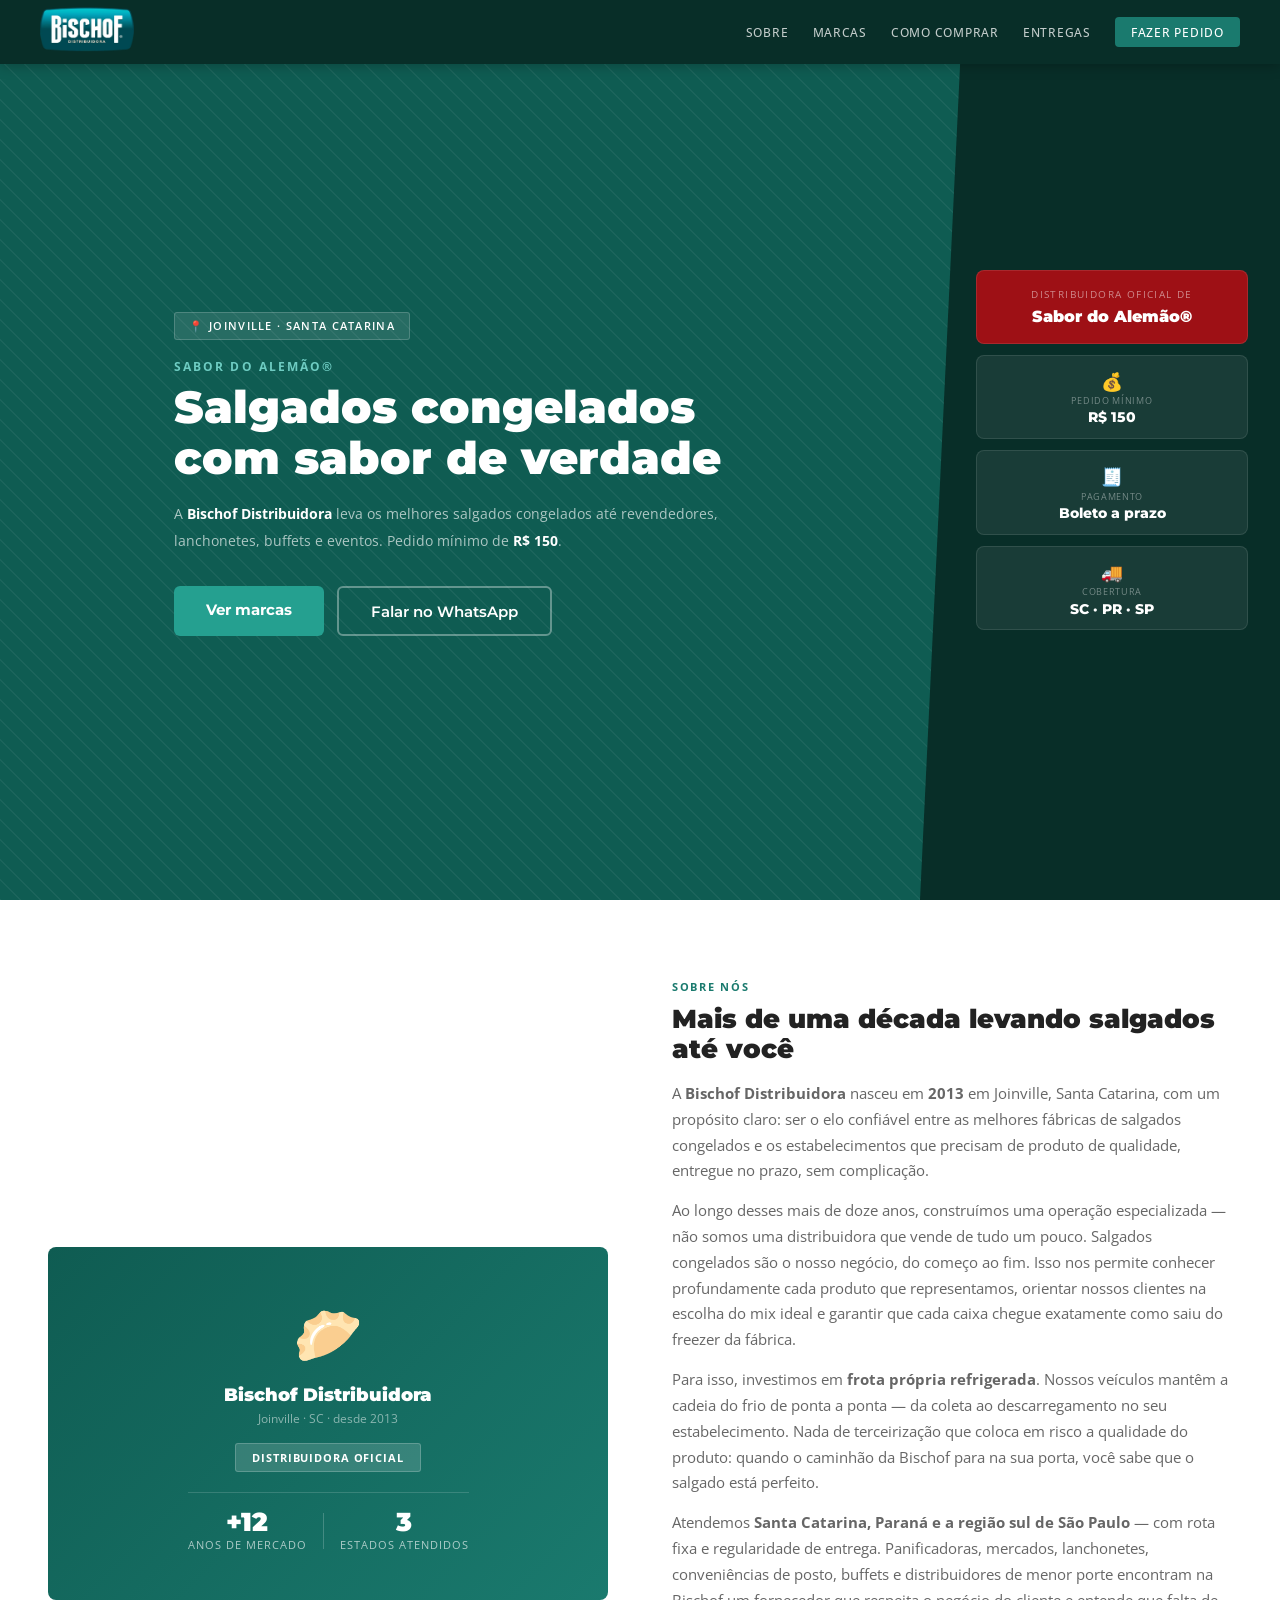
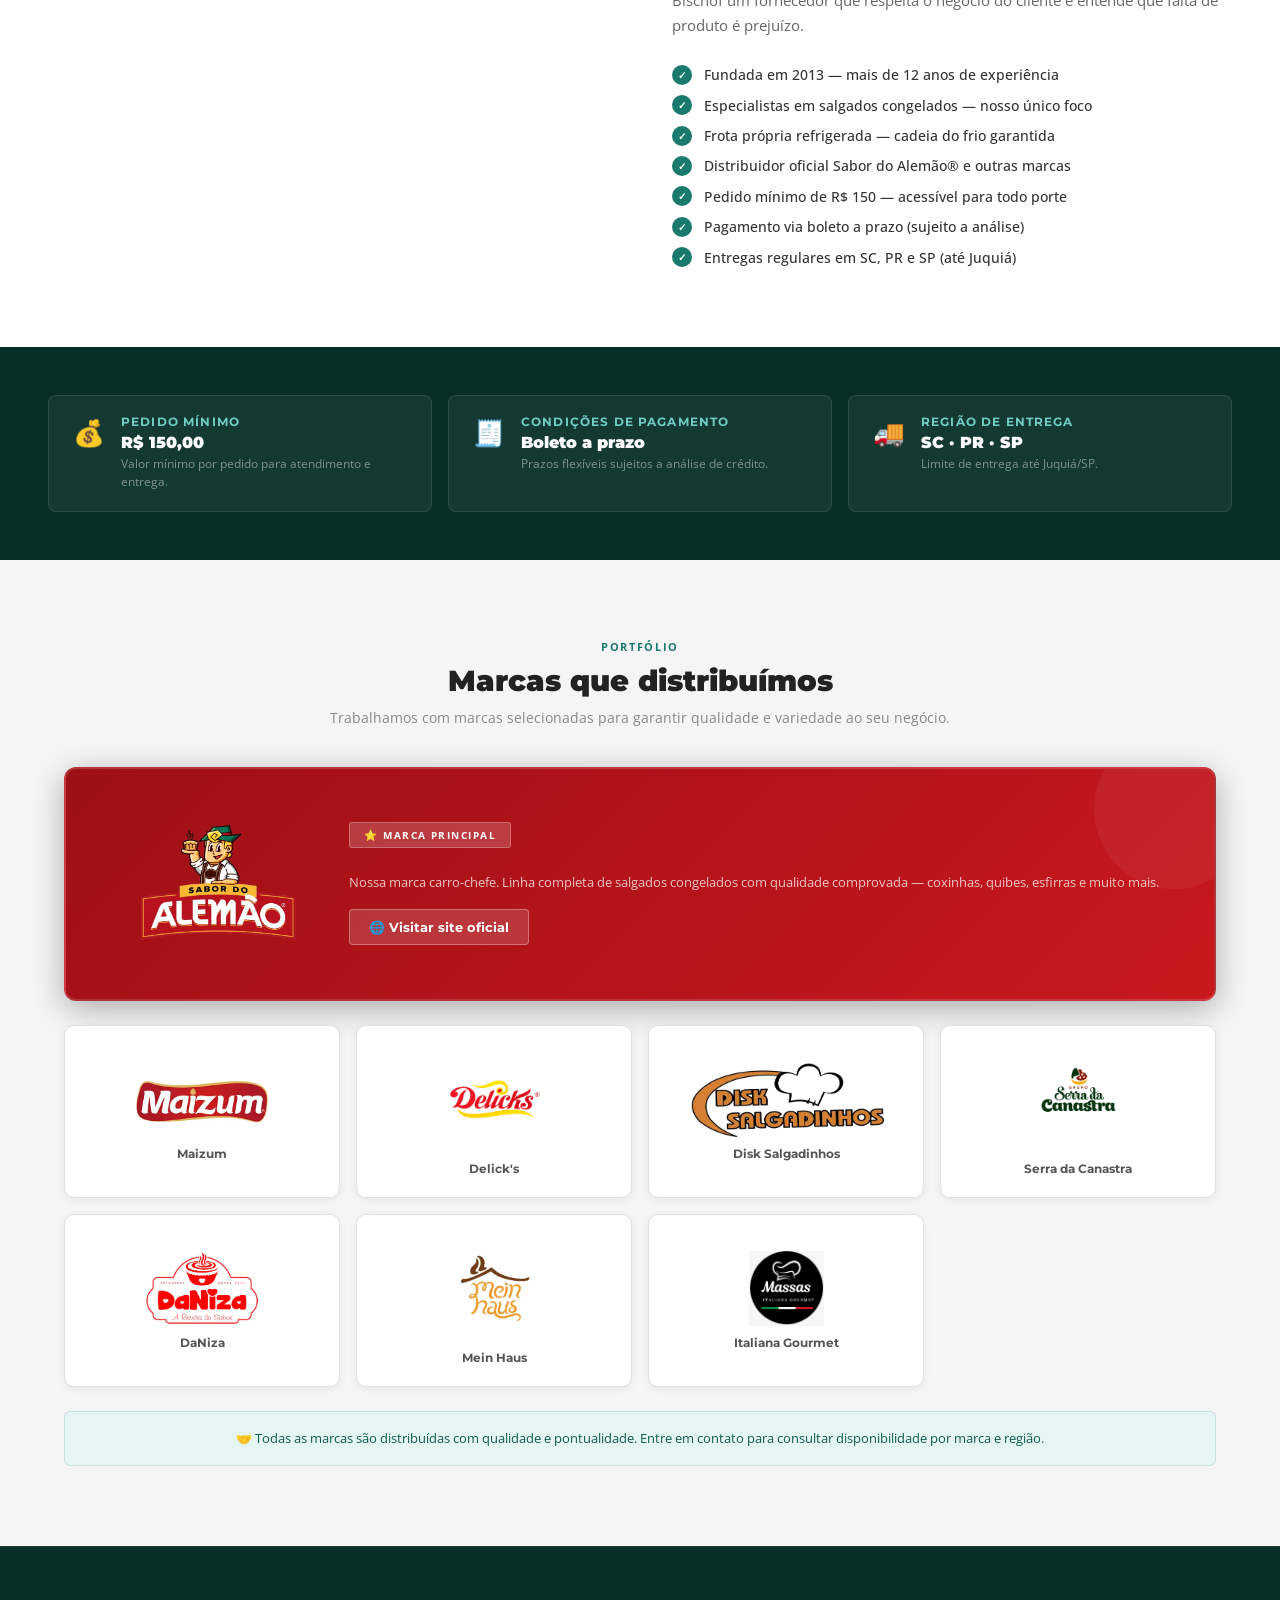
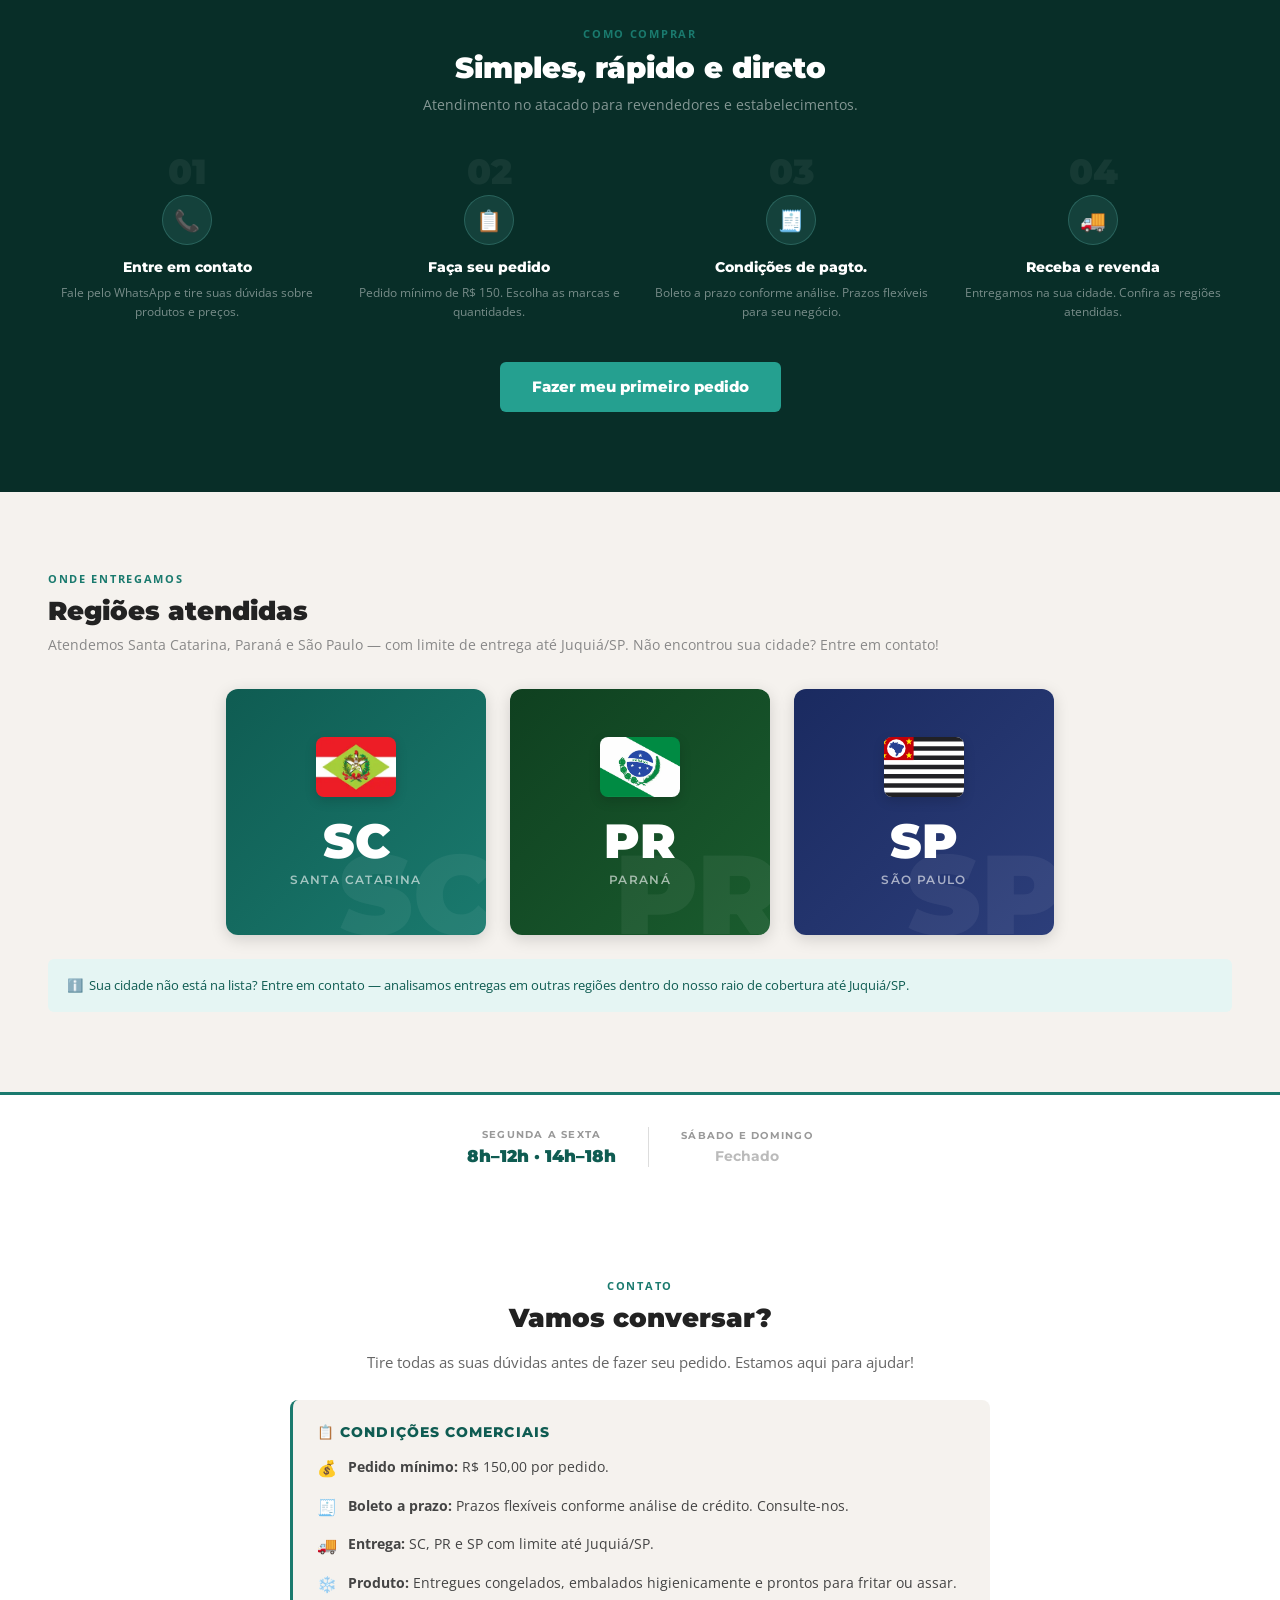
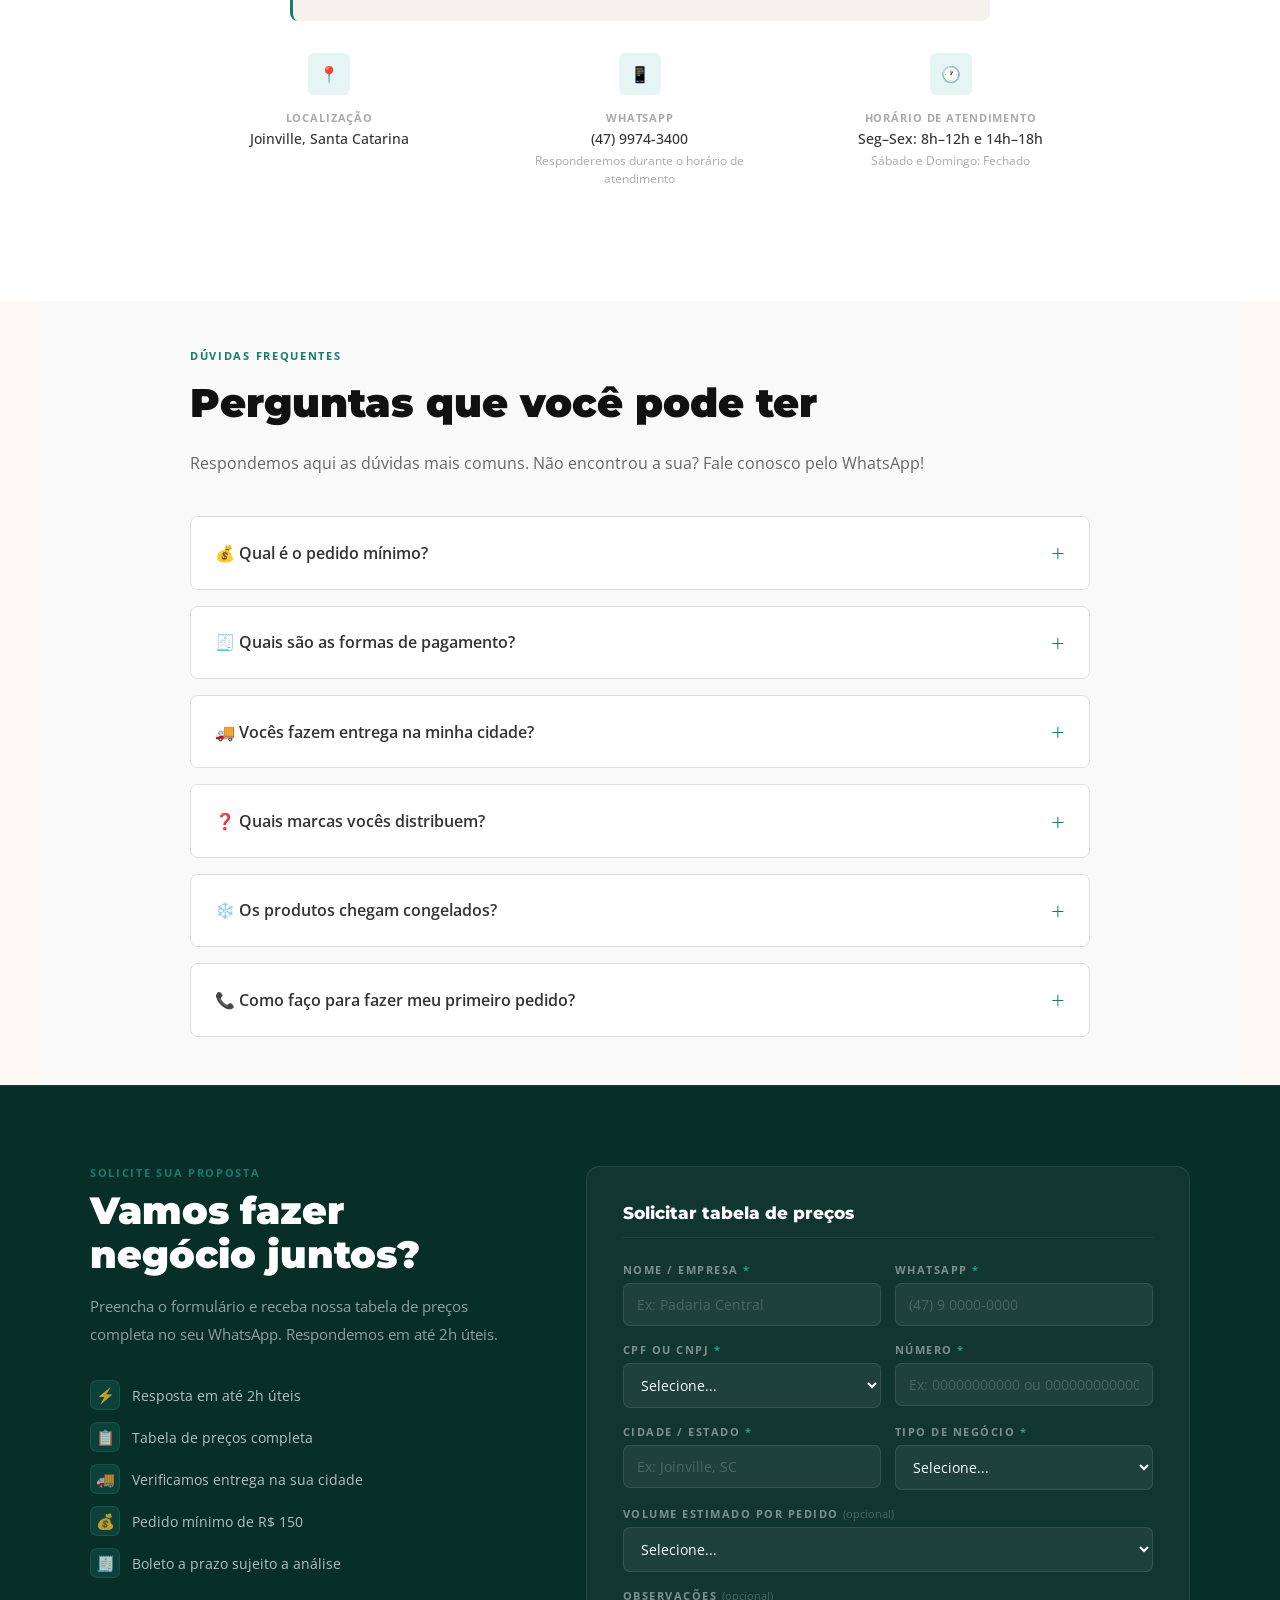
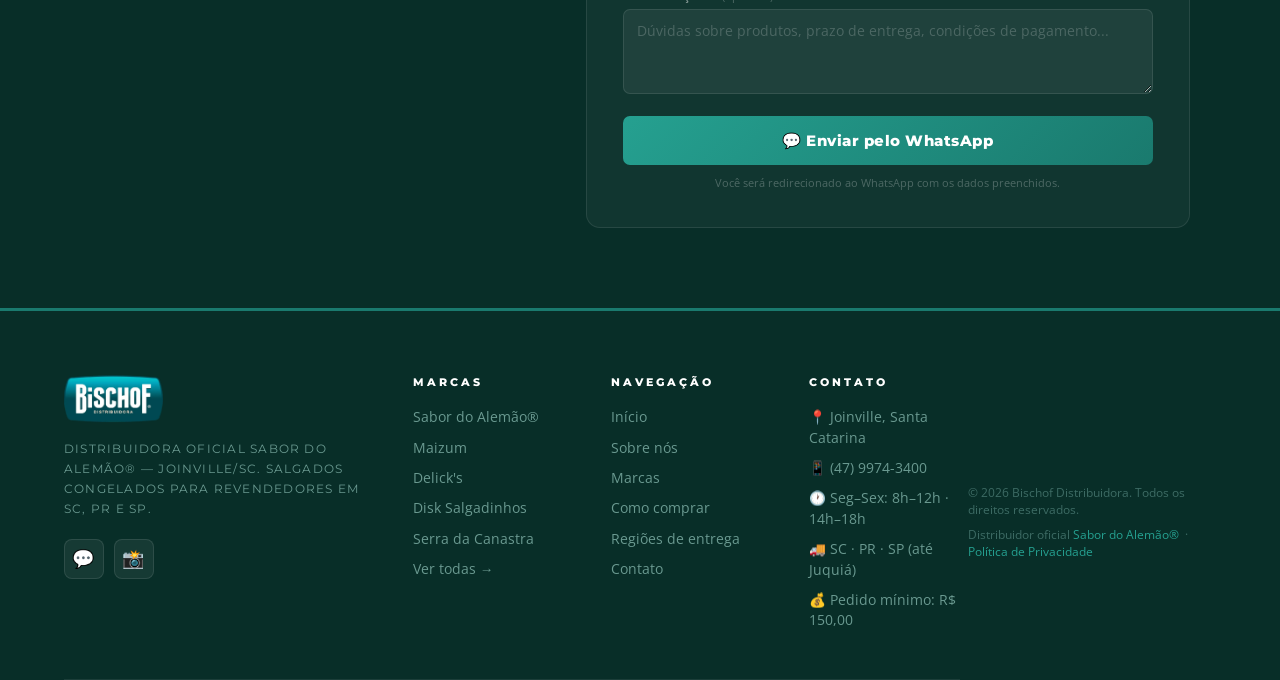
==== index.html @ 7f98d909 "Add files via upload" ====
<!DOCTYPE html>
<html lang="pt-BR">
<head>
<meta charset="UTF-8">
<meta name="viewport" content="width=device-width, initial-scale=1.0">
<link rel="icon" type="image/webp" href="favicon.webp">
<link rel="apple-touch-icon" href="favicon.webp">
<title>Bischof Distribuidora - Distribuidora de Salgados Congelados em Joinville</title>
<meta name="description" content="Distribuidora de salgados congelados em Joinville. Atendemos lanchonetes, mercados, buffets e revendedores em Santa Catarina, Paraná e São Paulo.">
<meta name="robots" content="index, follow">
<meta name="keywords" content="salgados congelados, distribuidora de salgados, salgados para revenda, salgados congelados joinville, fornecedor de salgados, sabor do alemão">
<meta property="og:title" content="Bischoff Distribuidora">
<meta property="og:description" content="Distribuidora de salgados congelados em Joinville e região.">
<meta property="og:type" content="website">
<meta property="og:image" content="https://sabor-afk.github.io/bischoff/img/logo-bischoff.webp">
<meta name="twitter:card" content="summary_large_image">
<meta name="twitter:title" content="Bischoff Distribuidora - Salgados Congelados">
<meta name="twitter:description" content="Distribuidora oficial de salgados congelados em Joinville, SC">
<link rel="canonical" href="https://sabor-afk.github.io/bischoff/">

<link rel="preconnect" href="https://fonts.googleapis.com">
<link rel="preconnect" href="https://fonts.gstatic.com" crossorigin>
<link href="https://fonts.googleapis.com/css2?family=Montserrat:wght@700;900&family=Open+Sans:wght@400;600&display=swap" rel="stylesheet">

    <link rel="stylesheet" href="css/style.css">

<!-- SEO: Dados estruturados para Google -->
<script type="application/ld+json">
{
  "@context": "https://schema.org",
  "@type": "LocalBusiness",
  "name": "Bischoff Distribuidora",
  "description": "Distribuidora oficial de salgados congelados Sabor do Alemão em Joinville, SC",
  "url": "https://sabor-afk.github.io/bischoff/",
  "telephone": "+55 47 9974-3400",
  "address": {
    "@type": "PostalAddress",
    "addressLocality": "Joinville",
    "addressRegion": "SC",
    "addressCountry": "BR"
  },
  "geo": {
    "@type": "GeoCoordinates",
    "latitude": "-26.3044",
    "longitude": "-48.8487"
  },
  "areaServed": ["Santa Catarina", "Paraná", "São Paulo"],
  "foundingDate": "2013",
  "priceRange": "$$"
}
</script>
</head>
<body>
<h1 style="position:absolute;width:1px;height:1px;overflow:hidden;clip:rect(0,0,0,0);white-space:nowrap;">Distribuidora de Salgados Congelados em Joinville - SC</h1>

<nav>
  <a href="#inicio">
    <img src="img/logo-bischof.webp" alt="Bischof Distribuidora" style="height:46px;object-fit:contain;">
  </a>
  <div class="nav-links">
    <a href="#sobre">Sobre</a>
    <a href="#marcas">Marcas</a>
    <a href="#como-comprar">Como comprar</a>
    <a href="#regioes">Entregas</a>
    <a href="#pedido" class="nav-cta">Fazer Pedido</a>
  </div>
  <button class="hamburger" id="hamburger" aria-label="Menu"><span></span><span></span><span></span></button>
</nav>

<div class="mobile-menu" id="mobileMenu">
  <a href="#sobre" data-action="close-menu">Sobre</a>
  <a href="#marcas" data-action="close-menu">Marcas</a>
  <a href="#como-comprar" data-action="close-menu">Como comprar</a>
  <a href="#regioes" data-action="close-menu">Entregas</a>
  <a href="#contato" class="m-cta" data-action="close-menu">Contato / WhatsApp</a>
</div>

<section class="hero" id="inicio">
  <div class="hero-pattern"></div>
  <div class="hero-left">
  <div class="hero-content">
    <div class="hero-badge">📍 Joinville · Santa Catarina</div>
    <span class="hero-sub-marca">Sabor do Alemão®</span>
    <h1>Salgados congelados com sabor de verdade</h1>
    <p class="hero-sub">A <strong>Bischof Distribuidora</strong> leva os melhores salgados congelados até revendedores, lanchonetes, buffets e eventos. Pedido mínimo de <strong>R$ 150</strong>.</p>
    <div class="hero-btns">
      <a href="#marcas" class="btn-bischof">Ver marcas</a>
      <a href="#pedido" class="btn-outline-light">Falar no WhatsApp</a>
    </div>
    <div class="hero-cards">
      <div class="hero-card"><span class="hero-card-icon">💰</span><span class="hero-card-label">Pedido mín.</span><span class="hero-card-val">R$ 150</span></div>
      <div class="hero-card"><span class="hero-card-icon">🧾</span><span class="hero-card-label">Pagamento</span><span class="hero-card-val">Boleto a prazo</span></div>
      <div class="hero-card"><span class="hero-card-icon">🚚</span><span class="hero-card-label">Entrega</span><span class="hero-card-val">SC · PR · SP</span></div>
    </div>
  </div>
  </div>
  <div class="hero-right-desktop" id="heroRight" style="display:none;">
    <div class="hero-alemao-badge-d"><span class="sub">Distribuidora oficial de</span><span class="nome">Sabor do Alemão®</span></div>
    <div class="hero-card"><span class="hero-card-icon">💰</span><span class="hero-card-label">Pedido mínimo</span><span class="hero-card-val">R$ 150</span></div>
    <div class="hero-card"><span class="hero-card-icon">🧾</span><span class="hero-card-label">Pagamento</span><span class="hero-card-val">Boleto a prazo</span></div>
    <div class="hero-card"><span class="hero-card-icon">🚚</span><span class="hero-card-label">Cobertura</span><span class="hero-card-val">SC · PR · SP</span></div>
  </div>
</section>

<section class="sobre" id="sobre">
  <div class="sobre-visual">
    <span class="sobre-emoji">🥟</span>
    <div class="sobre-visual-title">Bischof Distribuidora</div>
    <div class="sobre-visual-sub">Joinville · SC · desde 2013</div>
    <div class="sobre-tag-pill">Distribuidora Oficial</div>
    <div class="sobre-stats-mini">
      <div class="sobre-stat-item"><span class="sobre-stat-num">+12</span><span class="sobre-stat-label">anos de mercado</span></div>
      <div class="sobre-stat-sep"></div>
      <div class="sobre-stat-item"><span class="sobre-stat-num">3</span><span class="sobre-stat-label">estados atendidos</span></div>
    </div>
  </div>
  <div>
    <span class="section-tag-bischof">Sobre nós</span>
    <h2>Mais de uma década levando salgados até você</h2>

    <p>A <strong>Bischof Distribuidora</strong> nasceu em <strong>2013</strong> em Joinville, Santa Catarina, com um propósito claro: ser o elo confiável entre as melhores fábricas de salgados congelados e os estabelecimentos que precisam de produto de qualidade, entregue no prazo, sem complicação.</p>

    <p>Ao longo desses mais de doze anos, construímos uma operação especializada — não somos uma distribuidora que vende de tudo um pouco. Salgados congelados são o nosso negócio, do começo ao fim. Isso nos permite conhecer profundamente cada produto que representamos, orientar nossos clientes na escolha do mix ideal e garantir que cada caixa chegue exatamente como saiu do freezer da fábrica.</p>

    <p>Para isso, investimos em <strong>frota própria refrigerada</strong>. Nossos veículos mantêm a cadeia do frio de ponta a ponta — da coleta ao descarregamento no seu estabelecimento. Nada de terceirização que coloca em risco a qualidade do produto: quando o caminhão da Bischof para na sua porta, você sabe que o salgado está perfeito.</p>

    <p>Atendemos <strong>Santa Catarina, Paraná e a região sul de São Paulo</strong> — com rota fixa e regularidade de entrega. Panificadoras, mercados, lanchonetes, conveniências de posto, buffets e distribuidores de menor porte encontram na Bischof um fornecedor que respeita o negócio do cliente e entende que falta de produto é prejuízo.</p>

    <div class="diferenciais">
      <div class="diferencial"><span class="dif-check">✓</span> Fundada em 2013 — mais de 12 anos de experiência</div>
      <div class="diferencial"><span class="dif-check">✓</span> Especialistas em salgados congelados — nosso único foco</div>
      <div class="diferencial"><span class="dif-check">✓</span> Frota própria refrigerada — cadeia do frio garantida</div>
      <div class="diferencial"><span class="dif-check">✓</span> Distribuidor oficial Sabor do Alemão® e outras marcas</div>
      <div class="diferencial"><span class="dif-check">✓</span> Pedido mínimo de R$ 150 — acessível para todo porte</div>
      <div class="diferencial"><span class="dif-check">✓</span> Pagamento via boleto a prazo (sujeito a análise)</div>
      <div class="diferencial"><span class="dif-check">✓</span> Entregas regulares em SC, PR e SP (até Juquiá)</div>
    </div>
  </div>
</section>

<style>
  .sobre-stats-mini {
    display: flex;
    align-items: center;
    justify-content: center;
    gap: 16px;
    margin-top: 20px;
    padding-top: 16px;
    border-top: 1px solid rgba(255,255,255,0.15);
  }
  .sobre-stat-item {
    display: flex;
    flex-direction: column;
    align-items: center;
    gap: 2px;
  }
  .sobre-stat-num {
    font-family: 'Montserrat', sans-serif;
    font-size: 1.6rem;
    font-weight: 900;
    color: #fff;
    line-height: 1;
  }
  .sobre-stat-label {
    font-size: 0.7rem;
    color: rgba(255,255,255,0.65);
    text-transform: uppercase;
    letter-spacing: 1px;
    text-align: center;
  }
  .sobre-stat-sep {
    width: 1px;
    height: 36px;
    background: rgba(255,255,255,0.2);
  }
  .sobre .diferenciais {
    margin-top: 1.6rem;
  }
  .sobre p {
    margin-bottom: 0.9rem;
    line-height: 1.75;
  }
</style>

<div class="faixa-comercial">
  <div class="faixa-comercial-grid">
    <div class="faixa-item"><div class="faixa-icon">💰</div><div><div class="faixa-titulo">Pedido mínimo</div><div class="faixa-valor">R$ 150,00</div><div class="faixa-obs">Valor mínimo por pedido para atendimento e entrega.</div></div></div>
    <div class="faixa-item"><div class="faixa-icon">🧾</div><div><div class="faixa-titulo">Condições de pagamento</div><div class="faixa-valor">Boleto a prazo</div><div class="faixa-obs">Prazos flexíveis sujeitos a análise de crédito.</div></div></div>
    <div class="faixa-item"><div class="faixa-icon">🚚</div><div><div class="faixa-titulo">Região de entrega</div><div class="faixa-valor">SC · PR · SP</div><div class="faixa-obs">Limite de entrega até Juquiá/SP.</div></div></div>
  </div>
</div>

<section class="marcas" id="marcas">
  <div class="section-header">
    <span class="section-tag-verde">Portfólio</span>
    <h2>Marcas que distribuímos</h2>
    <p>Trabalhamos com marcas selecionadas para garantir qualidade e variedade ao seu negócio.</p>
  </div>

  <div class="marca-destaque">
    <a href="sabor-do-alemao/index.html" target="_blank" title="Visitar site Sabor do Alemão"><img src="img/logo-sabor-do-alemao.webp" alt="Sabor do Alemão - Logo marca de salgados"></a>
    <div class="marca-destaque-content">
      <span class="destaque-badge">⭐ Marca principal</span>
      <div class="marca-destaque-desc">Nossa marca carro-chefe. Linha completa de salgados congelados com qualidade comprovada — coxinhas, quibes, esfirras e muito mais.</div>
      <a href="sabordoalemao.com.br" target="_blank" style="display:inline-flex;align-items:center;gap:0.5rem;margin-top:1rem;background:rgba(255,255,255,0.15);color:#fff;font-family:'Montserrat',sans-serif;font-size:0.8rem;font-weight:700;padding:0.6rem 1.2rem;border-radius:4px;text-decoration:none;border:1px solid rgba(255,255,255,0.3);transition:background 0.2s;" class="btn-sabor-link">
        🌐 Visitar site oficial
      </a>
    </div>
  </div>

  <div class="marcas-grid">
    <div class="marca-card"><img src="img/logo-maizum.webp" alt="Logo Maizum - Marca distribuída"><span class="marca-nome">Maizum</span></div>
    <div class="marca-card"><img style="max-height:105px;max-width:100%;" src="img/logo-delicks.webp" alt="Delicks"><span class="marca-nome">Delick's</span></div>
    <div class="marca-card"><img src="img/logo-disk-salgadinhos.webp" alt="Logo Disk Salgadinhos - Marca distribuída"><span class="marca-nome">Disk Salgadinhos</span></div>
    <div class="marca-card"><img style="max-height:105px;max-width:100%;" src="img/logo-serra-da-canastra.webp" alt="Serra da Canastra"><span class="marca-nome">Serra da Canastra</span></div>
    <div class="marca-card"><img src="img/logo-daniza.webp" alt="Logo DaNiza - Marca distribuída"><span class="marca-nome">DaNiza</span></div>
    <div class="marca-card"><img style="max-height:105px;max-width:100%;" src="img/logo-mein-haus.webp" alt="Mein Haus"><span class="marca-nome">Mein Haus</span></div>
    <div class="marca-card"><img src="img/logo-italiana-gourmet.webp" alt="Logo Italiana Gourmet - Marca distribuída"><span class="marca-nome">Italiana Gourmet</span></div>
  </div>
  <div class="marcas-obs">🤝 Todas as marcas são distribuídas com qualidade e pontualidade. Entre em contato para consultar disponibilidade por marca e região.</div>
</section>

<section class="como-comprar" id="como-comprar">
  <div class="section-header bischof">
    <span class="section-tag-verde">Como comprar</span>
    <h2>Simples, rápido e direto</h2>
    <p>Atendimento no atacado para revendedores e estabelecimentos.</p>
  </div>
  <div class="steps">
    <div class="step"><span class="step-num">01</span><div class="step-icon">📞</div><h3>Entre em contato</h3><p>Fale pelo WhatsApp e tire suas dúvidas sobre produtos e preços.</p></div>
    <div class="step"><span class="step-num">02</span><div class="step-icon">📋</div><h3>Faça seu pedido</h3><p>Pedido mínimo de R$ 150. Escolha as marcas e quantidades.</p></div>
    <div class="step"><span class="step-num">03</span><div class="step-icon">🧾</div><h3>Condições de pagto.</h3><p>Boleto a prazo conforme análise. Prazos flexíveis para seu negócio.</p></div>
    <div class="step"><span class="step-num">04</span><div class="step-icon">🚚</div><h3>Receba e revenda</h3><p>Entregamos na sua cidade. Confira as regiões atendidas.</p></div>
  </div>
  <div class="steps-cta"><a href="#pedido" class="btn-bischof-solid">Fazer meu primeiro pedido</a></div>
</section>

<section class="regioes" id="regioes">
  <span class="section-tag-bischof">Onde entregamos</span>
  <h2>Regiões atendidas</h2>
  <p class="regioes-sub">Atendemos Santa Catarina, Paraná e São Paulo — com limite de entrega até Juquiá/SP. Não encontrou sua cidade? Entre em contato!</p>

  <div class="estados-simples">
    <div class="estado-simples sc" data-sigla="SC">
      <div class="estado-flag">
        <img src="img/flag-sc.webp" alt="Bandeira de Santa Catarina - Estado atendido" style="width:100%;height:100%;object-fit:cover;">
      </div>
      <div class="estado-sigla-grande">SC</div>
      <div class="estado-nome-grande">Santa Catarina</div>
    </div>
    <div class="estado-simples pr" data-sigla="PR">
      <div class="estado-flag">
        <img src="img/flag-pr.webp" alt="Bandeira do Paraná - Estado atendido" style="width:100%;height:100%;object-fit:cover;">
      </div>
      <div class="estado-sigla-grande">PR</div>
      <div class="estado-nome-grande">Paraná</div>
    </div>
    <div class="estado-simples sp" data-sigla="SP">
      <div class="estado-flag">
        <img src="img/flag-sp.svg" alt="Bandeira de São Paulo - Estado atendido" style="width:100%;height:100%;object-fit:cover;">
      </div>
      <div class="estado-sigla-grande">SP</div>
      <div class="estado-nome-grande">São Paulo</div>
    </div>
  </div>

  <div class="regioes-obs">ℹ️ &nbsp;Sua cidade não está na lista? Entre em contato — analisamos entregas em outras regiões dentro do nosso raio de cobertura até Juquiá/SP.</div>
</section>

<div class="horarios">
  <div class="horario-item"><div class="horario-dia">Segunda a Sexta</div><div class="horario-hora">8h–12h · 14h–18h</div></div>
  <div class="horario-sep"></div>
  <div class="horario-item"><div class="horario-dia">Sábado e Domingo</div><div class="horario-fechado">Fechado</div></div>
</div>

<section class="contato" id="contato">
  <div>
    <span class="section-tag-bischof">Contato</span>
    <h2>Vamos conversar?</h2>
    <p class="contato-desc">Tire todas as suas dúvidas antes de fazer seu pedido. Estamos aqui para ajudar!</p>
    <div class="condicoes-box">
      <h3>📋 Condições comerciais</h3>
      <div class="condicao-linha"><span class="icon">💰</span><span><strong>Pedido mínimo:</strong> R$ 150,00 por pedido.</span></div>
      <div class="condicao-linha"><span class="icon">🧾</span><span><strong>Boleto a prazo:</strong> Prazos flexíveis conforme análise de crédito. Consulte-nos.</span></div>
      <div class="condicao-linha"><span class="icon">🚚</span><span><strong>Entrega:</strong> SC, PR e SP com limite até Juquiá/SP.</span></div>
      <div class="condicao-linha"><span class="icon">❄️</span><span><strong>Produto:</strong> Entregues congelados, embalados higienicamente e prontos para fritar ou assar.</span></div>
    </div>
    <div class="contato-items">
      <div class="contato-item"><div class="contato-icon">📍</div><div class="contato-text"><strong>Localização</strong><span>Joinville, Santa Catarina</span></div></div>
      <div class="contato-item"><div class="contato-icon">📱</div><div class="contato-text"><strong>WhatsApp</strong><span>(47) 9974-3400</span><small>Responderemos durante o horário de atendimento</small></div></div>
      <div class="contato-item"><div class="contato-icon">🕐</div><div class="contato-text"><strong>Horário de atendimento</strong><span>Seg–Sex: 8h–12h e 14h–18h</span><small>Sábado e Domingo: Fechado</small></div></div>
    </div>
  </div>
</section>

<!-- PEDIDO / CTA FORM -->
<section class="faq" id="faq">
  <div class="faq-container">
    <span class="section-tag-bischof">Dúvidas frequentes</span>
    <h2>Perguntas que você pode ter</h2>
    <p class="faq-intro">Respondemos aqui as dúvidas mais comuns. Não encontrou a sua? Fale conosco pelo WhatsApp!</p>

    <div class="faq-items">
      <div class="faq-item">
        <button class="faq-question" data-toggle="faq-1">
          <span class="faq-q">💰 Qual é o pedido mínimo?</span>
          <span class="faq-toggle">+</span>
        </button>
        <div class="faq-answer" id="faq-1" style="display:none;">
          <p>O pedido mínimo é de <strong>R$ 150,00</strong>. Isso garante que conseguimos atender com qualidade e pontualidade, mantendo custos viáveis para você.</p>
        </div>
      </div>
      <div class="faq-item">
        <button class="faq-question" data-toggle="faq-2">
          <span class="faq-q">🧾 Quais são as formas de pagamento?</span>
          <span class="faq-toggle">+</span>
        </button>
        <div class="faq-answer" id="faq-2" style="display:none;">
          <p>Trabalhamos com <strong>boleto a prazo</strong>. Os prazos são flexíveis e variam conforme análise de crédito. Entre em contato para consultar condições específicas para seu negócio.</p>
        </div>
      </div>
      <div class="faq-item">
        <button class="faq-question" data-toggle="faq-3">
          <span class="faq-q">🚚 Vocês fazem entrega na minha cidade?</span>
          <span class="faq-toggle">+</span>
        </button>
        <div class="faq-answer" id="faq-3" style="display:none;">
          <p>Entregamos em <strong>Santa Catarina, Paraná e São Paulo</strong> (até Juquiá). Se sua cidade não está na lista, entre em contato — analisamos entregas em outras regiões dentro do nosso raio de cobertura.</p>
        </div>
      </div>
      <div class="faq-item">
        <button class="faq-question" data-toggle="faq-4">
          <span class="faq-q">❓ Quais marcas vocês distribuem?</span>
          <span class="faq-toggle">+</span>
        </button>
        <div class="faq-answer" id="faq-4" style="display:none;">
          <p>Distribuímos <strong>Sabor do Alemão®</strong> (nossa marca carro-chefe) e outras 6 marcas selecionadas: Maizum, Delick's, Disk Salgadinhos, Serra da Canastra, DaNiza e Mein Haus. Consulte-nos sobre disponibilidade.</p>
        </div>
      </div>
      <div class="faq-item">
        <button class="faq-question" data-toggle="faq-5">
          <span class="faq-q">❄️ Os produtos chegam congelados?</span>
          <span class="faq-toggle">+</span>
        </button>
        <div class="faq-answer" id="faq-5" style="display:none;">
          <p>Sim! Possuímos <strong>frota própria refrigerada</strong>. Os produtos saem congelados da fábrica e chegam congelados na sua porta — mantemos a cadeia do frio de ponta a ponta.</p>
        </div>
      </div>
      <div class="faq-item">
        <button class="faq-question" data-toggle="faq-6">
          <span class="faq-q">📞 Como faço para fazer meu primeiro pedido?</span>
          <span class="faq-toggle">+</span>
        </button>
        <div class="faq-answer" id="faq-6" style="display:none;">
          <p>É simples! Preencha o formulário abaixo com seus dados e informações sobre seu negócio. Você será redirecionado ao WhatsApp e enviaremos a tabela de preços completa em até 2h úteis.</p>
        </div>
      </div>
    </div>
  </div>
</section>

<section class="b-pedido-section" id="pedido">
    <div class="b-pedido-inner">

        <div class="b-pedido-left">
            <span class="section-tag-bischof">Solicite sua proposta</span>
            <h2>Vamos fazer<br>negócio juntos?</h2>
            <p class="b-pedido-desc">Preencha o formulário e receba nossa tabela de preços completa no seu WhatsApp. Respondemos em até 2h úteis.</p>
            <div class="b-pedido-bens">
                <div class="b-ben"><span class="b-ben-icon">⚡</span><span>Resposta em até 2h úteis</span></div>
                <div class="b-ben"><span class="b-ben-icon">📋</span><span>Tabela de preços completa</span></div>
                <div class="b-ben"><span class="b-ben-icon">🚚</span><span>Verificamos entrega na sua cidade</span></div>
                <div class="b-ben"><span class="b-ben-icon">💰</span><span>Pedido mínimo de R$ 150</span></div>
                <div class="b-ben"><span class="b-ben-icon">🧾</span><span>Boleto a prazo sujeito a análise</span></div>
            </div>
        </div>

        <div class="b-pedido-right">
            <div class="form-success-msg">✓ Dados enviados com sucesso! Você será redirecionado ao WhatsApp em instantes.</div>
            <form class="b-pedido-form" id="bPedidoForm">
                <h3>Solicitar tabela de preços</h3>

                <div class="b-form-row">
                    <div class="b-form-group">
                        <label for="b-nome">Nome / Empresa <span class="b-obrig">*</span></label>
                        <input type="text" id="b-nome" placeholder="Ex: Padaria Central" required>
                    </div>
                    <div class="b-form-group">
                        <label for="b-whatsapp">WhatsApp <span class="b-obrig">*</span></label>
                        <input type="tel" id="b-whatsapp" placeholder="(47) 9 0000-0000" required>
                    </div>
                </div>

                <div class="b-form-row">
                    <div class="b-form-group">
                        <label for="b-cpf-cnpj-tipo">CPF ou CNPJ <span class="b-obrig">*</span></label>
                        <select id="b-cpf-cnpj-tipo" required>
                            <option value="">Selecione...</option>
                            <option value="CPF">CPF</option>
                            <option value="CNPJ">CNPJ</option>
                        </select>
                    </div>
                    <div class="b-form-group">
                        <label for="b-cpf-cnpj">Número <span class="b-obrig">*</span></label>
                        <input type="text" id="b-cpf-cnpj" placeholder="Ex: 00000000000 ou 00000000000000" required inputmode="numeric">
                    </div>
                </div>

                <div class="b-form-row">
                    <div class="b-form-group">
                        <label for="b-cidade">Cidade / Estado <span class="b-obrig">*</span></label>
                        <input type="text" id="b-cidade" placeholder="Ex: Joinville, SC" required>
                    </div>
                    <div class="b-form-group">
                        <label for="b-tipo">Tipo de negócio <span class="b-obrig">*</span></label>
                        <select id="b-tipo" required>
                            <option value="">Selecione...</option>
                            <option>Panificadora</option>
                            <option>Mercado / Supermercado</option>
                            <option>Conveniência de Posto</option>
                            <option>Lanchonete / Restaurante</option>
                            <option>Distribuidor Atacadista</option>
                            <option>Buffet / Eventos</option>
                            <option>Outro</option>
                        </select>
                    </div>
                </div>

                <div class="b-form-group">
                    <label for="b-volume">Volume estimado por pedido <span class="b-opcional">(opcional)</span></label>
                    <select id="b-volume">
                        <option value="">Selecione...</option>
                        <option>Até R$ 300</option>
                        <option>R$ 300 a R$ 600</option>
                        <option>R$ 600 a R$ 1.000</option>
                        <option>Acima de R$ 1.000</option>
                    </select>
                </div>

                <div class="b-form-group">
                    <label for="b-mensagem">Observações <span class="b-opcional">(opcional)</span></label>
                    <textarea id="b-mensagem" rows="3" placeholder="Dúvidas sobre produtos, prazo de entrega, condições de pagamento..."></textarea>
                </div>

                <button type="submit" class="btn-b-pedido" aria-label="Enviar solicitação pelo WhatsApp">
                    💬 Enviar pelo WhatsApp
                </button>
                <p class="b-form-aviso">Você será redirecionado ao WhatsApp com os dados preenchidos.</p>
            </form>
        </div>

    </div>
</section>

<style>
.b-pedido-section {
    background: var(--bischof-muito-escuro);
    padding: 80px 5%;
    border-top: 1px solid rgba(255,255,255,0.06);
}
.b-pedido-inner {
    max-width: 1100px;
    margin: 0 auto;
    display: grid;
    grid-template-columns: 1fr 1.4fr;
    gap: 64px;
    align-items: start;
}
.b-pedido-left h2 {
    font-family: 'Montserrat', sans-serif;
    font-size: clamp(1.8rem, 3vw, 2.6rem);
    font-weight: 900;
    color: #fff;
    line-height: 1.15;
    margin-bottom: 16px;
}
.b-pedido-desc {
    font-size: 0.95rem;
    color: rgba(255,255,255,0.55);
    line-height: 1.8;
    margin-bottom: 32px;
}
.b-pedido-bens {
    display: flex;
    flex-direction: column;
    gap: 12px;
}
.b-ben {
    display: flex;
    align-items: center;
    gap: 12px;
    font-size: 0.88rem;
    color: rgba(255,255,255,0.7);
}
.b-ben-icon {
    width: 30px; height: 30px;
    background: rgba(26,122,110,0.25);
    border: 1px solid rgba(26,122,110,0.4);
    border-radius: 7px;
    display: flex; align-items: center; justify-content: center;
    font-size: 0.95rem;
    flex-shrink: 0;
}

/* Formulário */
.b-pedido-form {
    background: rgba(255,255,255,0.04);
    border: 1px solid rgba(255,255,255,0.09);
    border-radius: 14px;
    padding: 36px;
}
.b-pedido-form h3 {
    font-family: 'Montserrat', sans-serif;
    font-size: 1.05rem;
    font-weight: 800;
    color: #fff;
    margin-bottom: 24px;
    padding-bottom: 14px;
    border-bottom: 1px solid rgba(255,255,255,0.07);
}
.b-form-row {
    display: grid;
    grid-template-columns: 1fr 1fr;
    gap: 14px;
}
.b-form-group {
    display: flex;
    flex-direction: column;
    gap: 6px;
    margin-bottom: 16px;
}
.b-form-group label {
    font-size: 0.7rem;
    font-weight: 700;
    letter-spacing: 1.5px;
    text-transform: uppercase;
    color: rgba(255,255,255,0.45);
}
.b-obrig { color: var(--bischof-claro); }
.b-opcional { color: rgba(255,255,255,0.25); font-weight: 400; text-transform: none; letter-spacing: 0; }

.b-form-group input,
.b-form-group select,
.b-form-group textarea {
    background: rgba(255,255,255,0.06);
    border: 1px solid rgba(255,255,255,0.1);
    border-radius: 7px;
    padding: 11px 13px;
    color: #fff;
    font-family: 'Open Sans', sans-serif;
    font-size: 0.88rem;
    transition: border-color 0.2s, background 0.2s;
    outline: none;
    width: 100%;
}
.b-form-group input::placeholder,
.b-form-group textarea::placeholder { color: rgba(255,255,255,0.2); }
.b-form-group input:focus,
.b-form-group select:focus,
.b-form-group textarea:focus {
    border-color: var(--bischof-claro);
    background: rgba(255,255,255,0.08);
}
.b-form-group select option { background: #082E28; color: #fff; }
.b-form-group textarea { resize: vertical; min-height: 85px; }

.btn-b-pedido {
    width: 100%;
    background: linear-gradient(135deg, var(--bischof-claro), var(--bischof));
    color: #fff;
    border: none;
    border-radius: 7px;
    padding: 15px;
    font-family: 'Montserrat', sans-serif;
    font-size: 0.95rem;
    font-weight: 800;
    letter-spacing: 0.5px;
    cursor: pointer;
    transition: opacity 0.2s, transform 0.2s;
    margin-top: 6px;
}
.btn-b-pedido:hover { opacity: 0.9; transform: translateY(-2px); }
.b-form-aviso {
    font-size: 0.7rem;
    color: rgba(255,255,255,0.25);
    text-align: center;
    margin-top: 10px;
    line-height: 1.5;
}
@media(max-width: 768px) {
    .b-pedido-inner { grid-template-columns: 1fr; gap: 36px; }
    .b-form-row { grid-template-columns: 1fr; }
    .b-pedido-form { padding: 24px 18px; }
}
</style>

<!-- FOOTER -->
<footer>
  <div class="footer-grid">

    <!-- Coluna 1: Marca -->
    <div class="footer-brand">
      <img src="img/logo-bischof.webp" alt="Bischof Distribuidora" class="footer-logo">
      <p>Distribuidora oficial Sabor do Alemão® — Joinville/SC. Salgados congelados para revendedores em SC, PR e SP.</p>
      <div class="footer-social">
        <a href="https://wa.me/5547999743400" target="_blank" aria-label="WhatsApp Bischof Distribuidora" class="footer-social-btn">💬</a>
        <a href="https://instagram.com/bischofdistribuidora" target="_blank" aria-label="Instagram Bischof Distribuidora" class="footer-social-btn">📸</a>
      </div>
    </div>

    <!-- Coluna 2: Marcas -->
    <div class="footer-col">
      <h4>Marcas</h4>
      <ul>
        <li><a href="sabor-do-alemao/index.html" target="_blank">Sabor do Alemão®</a></li>
        <li><a href="#marcas">Maizum</a></li>
        <li><a href="#marcas">Delick's</a></li>
        <li><a href="#marcas">Disk Salgadinhos</a></li>
        <li><a href="#marcas">Serra da Canastra</a></li>
        <li><a href="#marcas">Ver todas →</a></li>
      </ul>
    </div>

    <!-- Coluna 3: Navegação -->
    <div class="footer-col">
      <h4>Navegação</h4>
      <ul>
        <li><a href="#inicio">Início</a></li>
        <li><a href="#sobre">Sobre nós</a></li>
        <li><a href="#marcas">Marcas</a></li>
        <li><a href="#como-comprar">Como comprar</a></li>
        <li><a href="#regioes">Regiões de entrega</a></li>
        <li><a href="#contato">Contato</a></li>
      </ul>
    </div>

    <!-- Coluna 4: Contato -->
    <div class="footer-col">
      <h4>Contato</h4>
      <ul class="footer-contato">
        <li>📍 Joinville, Santa Catarina</li>
        <li><a href="https://wa.me/5547999743400" target="_blank">📱 (47) 9974-3400</a></li>
        <li>🕐 Seg–Sex: 8h–12h · 14h–18h</li>
        <li>🚚 SC · PR · SP (até Juquiá)</li>
        <li>💰 Pedido mínimo: R$ 150,00</li>
      </ul>
    </div>

  </div>

  <div class="footer-bottom">
    <span>© 2026 Bischof Distribuidora. Todos os direitos reservados.</span>
    <span>
        Distribuidor oficial <a href="sabor-do-alemao/index.html" target="_blank">Sabor do Alemão®</a>
        &nbsp;·&nbsp;
        <a href="#privacidade-modal">Política de Privacidade</a>
    </span>
  </div>
</footer>

<!-- MODAL POLÍTICA DE PRIVACIDADE -->
<div id="modalPrivacidade" class="privacidade-overlay" role="dialog" aria-modal="true" aria-label="Política de Privacidade" style="display:none;">
    <div class="privacidade-modal">
        <div class="privacidade-header">
            <h2>Política de Privacidade</h2>
            <button class="privacidade-fechar" id="btnFecharPrivacidade" aria-label="Fechar política de privacidade">✕</button>
        </div>
        <div class="privacidade-body">
            <p class="priv-atualizado">Última atualização: junho de 2026</p>

            <h3>1. Quem somos</h3>
            <p>A <strong>Bischof Distribuidora</strong> é uma empresa distribuidora de salgados congelados, sediada em Joinville, Santa Catarina, Brasil, atuando como distribuidora oficial da marca Sabor do Alemão® e outras marcas selecionadas.</p>

            <h3>2. Quais dados coletamos</h3>
            <p>Ao preencher o formulário de solicitação de proposta em nosso site, coletamos voluntariamente:</p>
            <ul>
                <li>Nome ou razão social</li>
                <li>Número de WhatsApp</li>
                <li>Cidade e estado</li>
                <li>Tipo de negócio</li>
                <li>Volume estimado de pedido</li>
                <li>Observações adicionais fornecidas pelo usuário</li>
            </ul>
            <p>Não coletamos dados de pagamento, senhas ou informações sensíveis.</p>

            <h3>3. Como usamos seus dados</h3>
            <p>Os dados informados são utilizados exclusivamente para:</p>
            <ul>
                <li>Envio de tabela de preços e proposta comercial</li>
                <li>Retorno de contato via WhatsApp</li>
                <li>Verificação de disponibilidade de entrega na sua região</li>
                <li>Análise de crédito para boleto a prazo, quando solicitado</li>
            </ul>
            <p>Não compartilhamos suas informações com terceiros para fins publicitários.</p>

            <h3>4. Como os dados trafegam</h3>
            <p>As informações preenchidas no formulário são transmitidas diretamente via WhatsApp, através do aplicativo instalado no seu dispositivo. Não armazenamos esses dados em servidores próprios — o envio ocorre entre você e nosso número comercial.</p>

            <h3>5. Seus direitos (LGPD)</h3>
            <p>Conforme a Lei Geral de Proteção de Dados (Lei nº 13.709/2018), você tem direito a:</p>
            <ul>
                <li>Confirmar a existência de tratamento de seus dados</li>
                <li>Solicitar a exclusão ou correção de informações</li>
                <li>Revogar o consentimento a qualquer momento</li>
            </ul>
            <p>Para exercer esses direitos, entre em contato pelo WhatsApp: <strong>(47) 9974-3400</strong>.</p>

            <h3>6. Cookies</h3>
            <p>Este site não utiliza cookies de rastreamento ou ferramentas de análise de comportamento. Não há coleta automática de dados de navegação.</p>

            <h3>7. Contato</h3>
            <p>Dúvidas sobre esta política? Fale conosco:<br>
            📱 WhatsApp: (47) 9974-3400<br>
            📍 Joinville, Santa Catarina — Brasil</p>
        </div>
    </div>
</div>

<style>
  footer {
    background: var(--bischof-muito-escuro);
    border-top: 3px solid var(--bischof);
    padding: 64px 5% 0;
  }
  .footer-grid {
    max-width: 1200px;
    margin: 0 auto;
    display: grid;
    grid-template-columns: 2fr 1fr 1fr 1fr;
    gap: 48px;
    padding-bottom: 48px;
    border-bottom: 1px solid rgba(255,255,255,0.08);
  }
  .footer-logo {
    height: 48px;
    object-fit: contain;
    margin-bottom: 16px;
    display: block;
  }
  .footer-brand p {
    font-size: 0.78rem;
    color: #6a9990;
    line-height: 1.6;
    margin-bottom: 20px;
  }
  .footer-social {
    display: flex;
    gap: 10px;
  }
  .footer-social-btn {
    width: 40px; height: 40px;
    background: rgba(255,255,255,0.06);
    border: 1px solid rgba(255,255,255,0.1);
    border-radius: 8px;
    display: flex; align-items: center; justify-content: center;
    font-size: 18px; text-decoration: none;
    transition: background 0.2s, border-color 0.2s;
  }
  .footer-social-btn:hover {
    background: rgba(26,122,110,0.35);
    border-color: var(--bischof);
  }
  .footer-col h4 {
    font-family: 'Montserrat', sans-serif;
    font-size: 0.7rem;
    font-weight: 800;
    letter-spacing: 3px;
    text-transform: uppercase;
    color: #fff;
    margin-bottom: 18px;
  }
  .footer-col ul {
    list-style: none;
    display: flex;
    flex-direction: column;
    gap: 10px;
  }
  .footer-col ul li,
  .footer-col ul a {
    font-size: 0.85rem;
    color: #6a9990;
    text-decoration: none;
    transition: color 0.2s;
    line-height: 1.5;
  }
  .footer-col ul a:hover { color: #fff; }
  .footer-contato li { display: flex; align-items: flex-start; gap: 6px; }
  .footer-bottom {
    max-width: 1200px;
    margin: 0 auto;
    padding: 20px 0 32px;
    display: flex;
    justify-content: space-between;
    align-items: center;
    font-size: 0.75rem;
    color: #3d6b64;
    flex-wrap: wrap;
    gap: 8px;
  }
  .footer-bottom a { color: var(--bischof-claro); text-decoration: none; }
  .footer-bottom a:hover { color: #fff; }
  @media(max-width: 768px) {
    .footer-grid { grid-template-columns: 1fr 1fr; gap: 32px; }
    .footer-brand { grid-column: 1 / -1; }
    .footer-bottom { flex-direction: column; text-align: center; }
  }
  @media(max-width: 480px) {
    .footer-grid { grid-template-columns: 1fr; }
  }
  
  /* Estilos para as bandeiras dos estados */
  .estado-flag {
    width: 80px;
    height: 60px;
    margin: 0 auto 12px;
    border-radius: 8px;
    overflow: hidden;
    box-shadow: 0 4px 12px rgba(0, 0, 0, 0.15);
  }
  .estado-flag svg {
    width: 100%;
    height: 100%;
    display: block;
  }
</style>

<a href="https://wa.me/5547999743400?text=Ol%C3%A1%21%20Vim%20pelo%20site%20da%20Bischof%20Distribuidora%20e%20gostaria%20de%20receber%20a%20tabela%20de%20pre%C3%A7os.%20%F0%9F%98%8A" class="wpp-float" target="_blank">💬</a>

<script>
  // Permitir apenas números no campo de CPF/CNPJ
  document.getElementById('b-cpf-cnpj').addEventListener('input', function(e) {
    e.target.value = e.target.value.replace(/\D/g, '');
  });
</script>

    <script src="js/script.js"></script>
<!-- CARD MODAL POLÍTICA DE PRIVACIDADE -->
<div id="privacidade-modal" class="privacidade-card-overlay">
    <div class="privacidade-card">
        <button class="privacidade-fechar" onclick="this.closest('.privacidade-card-overlay').style.display='none'">✕</button>
        <h2>Política de Privacidade</h2>
        <div class="privacidade-card-content">
            <h3>1. Quem somos</h3>
            <p><strong>Bischof Distribuidora</strong> é uma empresa distribuidora de salgados congelados, sediada em Joinville, Santa Catarina, Brasil.</p>

            <h3>2. Dados coletados</h3>
            <p>Coletamos voluntariamente: nome, WhatsApp, cidade, tipo de negócio, CPF/CNPJ, volume estimado e observações.</p>

            <h3>3. Como usamos seus dados</h3>
            <p>Exclusivamente para envio de tabela de preços, contato via WhatsApp, verificação de entrega e análise de crédito.</p>

            <h3>4. Transmissão de dados</h3>
            <p>Os dados são transmitidos via WhatsApp. Não armazenamos em servidores próprios.</p>

            <h3>5. Seus direitos (LGPD)</h3>
            <p>Você tem direito a confirmar, solicitar exclusão ou correção, e revogar consentimento a qualquer momento.</p>

            <h3>6. Contato</h3>
            <p>📱 WhatsApp: <strong>(47) 9974-3400</strong></p>
        </div>
    </div>
</div>

</body>
</html>
---- css/style.css ----
*, *::before, *::after { box-sizing: border-box; margin: 0; padding: 0; }
  :root {
    --bischof: #1A7A6E; --bischof-escuro: #0F5C52; --bischof-claro: #25A090;
    --bischof-muito-escuro: #082E28; --bischof-light: #E5F5F3;
    --alemao: #C8181E; --alemao-escuro: #9E1015;
    --creme: #FDF8F3; --branco: #fff; --cinza-claro: #F5F2EE;
  }
  html { scroll-behavior: smooth; }
  body { font-family: 'Open Sans', sans-serif; background: var(--creme); color: #444; overflow-x: hidden; }

  nav { position: fixed; top: 0; left: 0; right: 0; z-index: 100; background: var(--bischof-muito-escuro); display: flex; align-items: center; justify-content: space-between; padding: 0 1.5rem; height: 60px; box-shadow: 0 2px 12px rgba(0,0,0,0.25); }
  .nav-logo-area { display: flex; flex-direction: column; line-height: 1.1; }
  .nav-marca { font-family: 'Montserrat', sans-serif; font-size: 0.52rem; font-weight: 600; color: rgba(255,255,255,0.45); letter-spacing: 0.15em; text-transform: uppercase; }
  .nav-nome { font-family: 'Montserrat', sans-serif; font-size: 1.1rem; font-weight: 900; color: #fff; }
  .nav-nome span { color: #6ECCC2; }
  .nav-links { display: flex; gap: 1.5rem; align-items: center; }
  .nav-links a { color: rgba(255,255,255,0.75); font-size: 0.78rem; font-weight: 500; text-decoration: none; letter-spacing: 0.06em; text-transform: uppercase; transition: color 0.2s; }
  .nav-links a:hover { color: #fff; }
  .nav-cta { background: var(--bischof) !important; color: #fff !important; padding: 0.4rem 1rem; border-radius: 4px; }
  .hamburger { display: none; flex-direction: column; gap: 5px; cursor: pointer; padding: 4px; background: none; border: none; }
  .hamburger span { display: block; width: 24px; height: 2px; background: #fff; border-radius: 2px; transition: all 0.3s; }
  .hamburger.open span:nth-child(1) { transform: translateY(7px) rotate(45deg); }
  .hamburger.open span:nth-child(2) { opacity: 0; }
  .hamburger.open span:nth-child(3) { transform: translateY(-7px) rotate(-45deg); }
  .mobile-menu { display: none; position: fixed; top: 60px; left: 0; right: 0; z-index: 99; background: var(--bischof-muito-escuro); flex-direction: column; padding: 1rem 1.5rem 1.5rem; border-top: 1px solid rgba(255,255,255,0.08); box-shadow: 0 8px 24px rgba(0,0,0,0.3); }
  .mobile-menu.open { display: flex; }
  .mobile-menu a { color: rgba(255,255,255,0.8); font-size: 1rem; font-weight: 600; text-decoration: none; padding: 0.9rem 0; border-bottom: 1px solid rgba(255,255,255,0.07); letter-spacing: 0.05em; }
  .mobile-menu a:last-child { border-bottom: none; }
  .mobile-menu .m-cta { margin-top: 0.8rem; background: var(--bischof-claro); color: #fff !important; text-align: center; padding: 0.9rem; border-radius: 6px; font-weight: 700 !important; }

  .hero { min-height: 100vh; background: var(--bischof-escuro); display: flex; flex-direction: column; align-items: center; justify-content: center; padding: 7rem 1.5rem 4rem; position: relative; overflow: hidden; text-align: center; }
  .hero-pattern { position: absolute; inset: 0; opacity: 0.05; background-image: repeating-linear-gradient(45deg, #fff 0, #fff 1px, transparent 0, transparent 50%); background-size: 20px 20px; }
  .hero-content { position: relative; z-index: 2; max-width: 500px; width: 100%; }
  .hero-badge { display: inline-flex; align-items: center; gap: 0.4rem; background: rgba(255,255,255,0.1); color: #fff; font-size: 0.68rem; font-weight: 600; letter-spacing: 0.12em; text-transform: uppercase; padding: 0.35rem 0.9rem; border-radius: 3px; margin-bottom: 1.2rem; border: 1px solid rgba(255,255,255,0.18); }
  .hero-sub-marca { display: block; color: #6ECCC2; font-size: 0.72rem; font-weight: 700; letter-spacing: 0.18em; text-transform: uppercase; margin-bottom: 0.5rem; }
  .hero h1 { font-family: 'Montserrat', sans-serif; font-size: clamp(1.9rem, 7vw, 2.8rem); font-weight: 900; color: #fff; line-height: 1.15; margin-bottom: 1rem; }
  .hero-sub { font-size: 0.9rem; color: rgba(255,255,255,0.65); line-height: 1.85; margin-bottom: 2rem; }
  .hero-sub strong { color: #fff; }
  .hero-btns { display: flex; flex-direction: column; gap: 0.8rem; }
  .btn-bischof { background: var(--bischof-claro); color: #fff; padding: 1rem; border-radius: 6px; font-size: 0.95rem; font-weight: 700; text-decoration: none; font-family: 'Montserrat', sans-serif; display: block; }
  .btn-bischof:hover { background: var(--bischof); }
  .btn-outline-light { border: 2px solid rgba(255,255,255,0.35); color: #fff; padding: 1rem; border-radius: 6px; font-size: 0.95rem; font-weight: 600; text-decoration: none; font-family: 'Montserrat', sans-serif; display: block; }
  .hero-cards { display: flex; gap: 0.8rem; margin-top: 2rem; flex-wrap: wrap; justify-content: center; }
  .hero-card { background: rgba(255,255,255,0.07); border: 1px solid rgba(255,255,255,0.1); border-radius: 8px; padding: 0.9rem 1.2rem; text-align: center; flex: 1; min-width: 100px; height: auto; }
  .hero-card-icon { font-size: 1.4rem; display: block; margin-bottom: 0.3rem; }
  .hero-card-label { font-size: 0.6rem; color: rgba(255,255,255,0.4); text-transform: uppercase; letter-spacing: 0.08em; display: block; }
  .hero-card-val { font-family: 'Montserrat', sans-serif; font-size: 0.75rem; font-weight: 800; color: #fff; display: block; margin-top: 0.15rem; }
  .hero-left { width: 100%; display: flex; padding: 7rem 1.5rem 4rem; min-height: 100vh; align-items: center; justify-content: center; }
  .hero-right-desktop { display: none !important; visibility: hidden !important; }

  .sobre { background: var(--branco); padding: 4rem 1.5rem; }
  .sobre-visual { border-radius: 8px; background: linear-gradient(135deg, var(--bischof-escuro), var(--bischof)); padding: 2.5rem; text-align: center; margin-bottom: 2rem; }
  .sobre-emoji { font-size: 3.5rem; display: block; margin-bottom: 0.8rem; }
  .sobre-visual-title { font-family: 'Montserrat', sans-serif; font-weight: 900; font-size: 1.1rem; color: #fff; }
  .sobre-visual-sub { font-size: 0.75rem; color: rgba(255,255,255,0.5); margin-top: 0.3rem; }
  .sobre-tag-pill { display: inline-block; margin-top: 1rem; background: rgba(255,255,255,0.15); color: #fff; font-size: 0.68rem; font-weight: 700; padding: 0.4rem 1rem; border-radius: 3px; letter-spacing: 0.08em; text-transform: uppercase; border: 1px solid rgba(255,255,255,0.2); }
  .section-tag-bischof { font-size: 0.66rem; font-weight: 700; letter-spacing: 0.16em; text-transform: uppercase; color: var(--bischof); margin-bottom: 0.6rem; display: block; }
  .sobre h2 { font-family: 'Montserrat', sans-serif; font-size: 1.6rem; font-weight: 900; margin-bottom: 1rem; line-height: 1.2; color: #222; }
  .sobre p { color: #666; line-height: 1.85; margin-bottom: 0.9rem; font-size: 0.92rem; }
  .diferenciais { margin-top: 1.2rem; display: flex; flex-direction: column; gap: 0.65rem; }
  .diferencial { display: flex; align-items: center; gap: 0.75rem; font-size: 0.87rem; color: #333; font-weight: 500; }
  .dif-check { width: 20px; height: 20px; min-width: 20px; background: var(--bischof); border-radius: 50%; display: flex; align-items: center; justify-content: center; color: #fff; font-size: 0.62rem; font-weight: 900; }

  .faixa-comercial { background: var(--bischof-muito-escuro); padding: 2.5rem 1.5rem; }
  .faixa-comercial-grid { display: grid; grid-template-columns: 1fr; gap: 1rem; }
  .faixa-item { background: rgba(255,255,255,0.05); border: 1px solid rgba(255,255,255,0.1); border-radius: 8px; padding: 1.2rem 1.5rem; display: flex; align-items: flex-start; gap: 1rem; }
  .faixa-icon { font-size: 1.6rem; flex-shrink: 0; }
  .faixa-titulo { font-family: 'Montserrat', sans-serif; font-size: 0.72rem; font-weight: 700; color: #6ECCC2; text-transform: uppercase; letter-spacing: 0.1em; margin-bottom: 0.25rem; }
  .faixa-valor { font-family: 'Montserrat', sans-serif; font-size: 1rem; font-weight: 900; color: #fff; margin-bottom: 0.2rem; }
  .faixa-obs { font-size: 0.75rem; color: rgba(255,255,255,0.45); line-height: 1.5; }

  /* MARCAS */
  .marcas { background: #f5f5f5; padding: 4rem 1.5rem; }
  .section-header { text-align: center; margin-bottom: 2.5rem; }
  .section-header h2 { font-family: 'Montserrat', sans-serif; font-size: 1.8rem; font-weight: 900; color: #222; margin-bottom: 0.6rem; }
  .section-header p { color: #888; font-size: 0.9rem; }
  .section-tag-verde { font-size: 0.66rem; font-weight: 700; letter-spacing: 0.16em; text-transform: uppercase; color: var(--bischof); margin-bottom: 0.6rem; display: block; }

  .marca-destaque {
    background: linear-gradient(135deg, var(--alemao-escuro), var(--alemao));
    border-radius: 12px; padding: 2rem; text-align: center;
    margin-bottom: 1.5rem; overflow: hidden; position: relative;
    border: 2px solid rgba(255,255,255,0.15);
    box-shadow: 0 8px 32px rgba(0,0,0,0.3);
  }
  .marca-destaque::before { content:''; position:absolute; top:-40px; right:-40px; width:160px; height:160px; border-radius:50%; background:rgba(255,255,255,0.05); }
  .destaque-badge { display: inline-block; background: rgba(255,255,255,0.18); color: #fff; font-size: 0.65rem; font-weight: 700; letter-spacing: 0.14em; text-transform: uppercase; padding: 0.3rem 0.9rem; border-radius: 3px; margin-bottom: 1rem; border: 1px solid rgba(255,255,255,0.25); }
  .marca-destaque img { height: 130px; object-fit: contain; display: block; margin: 0 auto 0.5rem; }
  .marca-destaque-desc { font-size: 0.83rem; color: rgba(255,255,255,0.75); line-height: 1.6; margin-top: 0.5rem; }

  .marcas-grid { display: grid; grid-template-columns: 1fr 1fr; gap: 1rem; }
  .marca-card { background: #fff; border-radius: 10px; padding: 1.3rem 1rem; text-align: center; border: 1px solid #e0e0e0; transition: transform 0.2s, box-shadow 0.2s; display: flex; flex-direction: column; align-items: center; justify-content: center; gap: 0.6rem; min-height: 110px; box-shadow: 0 2px 8px rgba(0,0,0,0.06); }
  .marca-card:hover { transform: translateY(-3px); box-shadow: 0 8px 24px rgba(0,0,0,0.12); }
  .marca-card img { max-height: 68px; max-width: 90%; object-fit: contain; }
  .marca-nome { font-family: 'Montserrat', sans-serif; font-size: 0.75rem; font-weight: 700; color: #555; }
  .marcas-obs { margin-top: 1.5rem; background: var(--bischof-light); border-radius: 6px; padding: 1rem 1.2rem; font-size: 0.8rem; color: var(--bischof-escuro); line-height: 1.6; text-align: center; border: 1px solid rgba(26,122,110,0.15); }

  .como-comprar { background: var(--bischof-muito-escuro); padding: 4rem 1.5rem; border-top: 1px solid rgba(255,255,255,0.05); }
  .section-header.bischof h2 { color: #fff; }
  .section-header.bischof p { color: rgba(255,255,255,0.5); font-size: 0.9rem; }
  .steps { display: grid; grid-template-columns: 1fr 1fr; gap: 1.5rem; margin-bottom: 2.5rem; }
  .step { text-align: center; }
  .step-num { font-family: 'Montserrat', sans-serif; font-size: 2.2rem; font-weight: 900; color: rgba(255,255,255,0.06); line-height: 1; display: block; margin-bottom: 0.4rem; }
  .step-icon { width: 50px; height: 50px; background: rgba(110,204,194,0.12); border: 1px solid rgba(110,204,194,0.25); border-radius: 50%; display: flex; align-items: center; justify-content: center; font-size: 1.3rem; margin: 0 auto 0.8rem; }
  .step h3 { font-family: 'Montserrat', sans-serif; font-size: 0.88rem; font-weight: 800; color: #fff; margin-bottom: 0.4rem; }
  .step p { font-size: 0.76rem; color: rgba(255,255,255,0.45); line-height: 1.6; }
  .steps-cta { text-align: center; }
  .btn-bischof-solid { background: var(--bischof-claro); color: #fff; padding: 1rem 2rem; border-radius: 6px; font-size: 0.92rem; font-weight: 800; text-decoration: none; font-family: 'Montserrat', sans-serif; display: inline-block; }

  .regioes { background: var(--cinza-claro); padding: 4rem 1.5rem; }
  .regioes h2 { font-family: 'Montserrat', sans-serif; font-size: 1.6rem; font-weight: 900; color: #222; margin-bottom: 0.5rem; }
  .regioes-sub { color: #888; font-size: 0.88rem; margin-bottom: 2rem; line-height: 1.6; }
  
  .regioes-obs { margin-top: 1.2rem; background: var(--bischof-light); border-radius: 6px; padding: 1rem 1.2rem; font-size: 0.82rem; color: var(--bischof-escuro); line-height: 1.6; display: flex; gap: 0.6rem; }

  .horarios { background: var(--branco); padding: 2rem 1.5rem; display: flex; align-items: center; justify-content: center; gap: 2rem; flex-wrap: wrap; border-top: 3px solid var(--bischof); }
  .horario-item { text-align: center; }
  .horario-dia { font-family: 'Montserrat', sans-serif; font-size: 0.64rem; font-weight: 700; color: #999; letter-spacing: 0.12em; text-transform: uppercase; margin-bottom: 0.3rem; }
  .horario-hora { font-family: 'Montserrat', sans-serif; font-size: 1.05rem; font-weight: 900; color: var(--bischof-escuro); }
  .horario-fechado { font-family: 'Montserrat', sans-serif; font-size: 0.9rem; font-weight: 700; color: #bbb; }
  .horario-sep { width: 1px; height: 40px; background: #ddd; }

  .contato { background: var(--branco); padding: 4rem 1.5rem; text-align: center; }
  .contato h2 { font-family: 'Montserrat', sans-serif; font-size: 1.6rem; font-weight: 900; margin-bottom: 1rem; color: #222; }
  .contato-desc { color: #666; line-height: 1.85; margin-bottom: 1.5rem; font-size: 0.92rem; }
  .contato-items { display: grid; grid-template-columns: repeat(3, 1fr); gap: 2rem; margin-bottom: 2rem; max-width: 900px; margin-left: auto; margin-right: auto; }
  .contato-item { display: flex; flex-direction: column; align-items: center; gap: 0.9rem; text-align: center; }
  .contato-icon { width: 42px; height: 42px; min-width: 42px; background: var(--bischof-light); border-radius: 6px; display: flex; align-items: center; justify-content: center; font-size: 1rem; margin: 0 auto; }
  .contato-text strong { display: block; font-size: 0.68rem; font-weight: 700; text-transform: uppercase; letter-spacing: 0.08em; color: #aaa; margin-bottom: 0.15rem; }
  .contato-text span { font-size: 0.9rem; color: #333; font-weight: 500; }
  .contato-text small { display: block; font-size: 0.76rem; color: #aaa; margin-top: 0.2rem; line-height: 1.5; }
  .condicoes-box { background: var(--cinza-claro); border-radius: 8px; padding: 1.5rem; margin: 0 auto 2rem; max-width: 700px; border-left: 3px solid var(--bischof); }
  .condicoes-box h3 { font-family: 'Montserrat', sans-serif; font-size: 0.85rem; font-weight: 800; color: var(--bischof-escuro); margin-bottom: 1rem; text-transform: uppercase; letter-spacing: 0.08em; text-align: left; }
  .condicao-linha { display: flex; gap: 0.7rem; align-items: flex-start; margin-bottom: 0.8rem; font-size: 0.85rem; color: #444; line-height: 1.6; }
  .condicao-linha:last-child { margin-bottom: 0; }
  .condicao-linha .icon { font-size: 1rem; flex-shrink: 0; }
  .wpp-card { background: var(--bischof-escuro); border-radius: 10px; padding: 2rem 1.5rem; display: flex; flex-direction: column; gap: 1rem; }
  .wpp-card h3 { font-family: 'Montserrat', sans-serif; font-size: 1.15rem; color: #fff; font-weight: 900; }
  .wpp-card p { font-size: 0.83rem; color: rgba(255,255,255,0.55); line-height: 1.7; }
  .wpp-numero { font-family: 'Montserrat', sans-serif; font-size: 1.3rem; font-weight: 900; color: #fff; text-align: center; }
  .wpp-numero span { font-size: 0.65rem; color: rgba(255,255,255,0.45); display: block; font-weight: 400; margin-bottom: 0.15rem; letter-spacing: 0.1em; text-transform: uppercase; }
  .wpp-btn { display: flex; align-items: center; gap: 0.7rem; justify-content: center; background: #25D366; color: #fff; padding: 1rem; border-radius: 6px; font-size: 0.95rem; font-weight: 700; text-decoration: none; font-family: 'Montserrat', sans-serif; }
  .wpp-float { position: fixed; bottom: 1.5rem; right: 1.5rem; z-index: 200; background: #25D366; color: #fff; border-radius: 50%; width: 58px; height: 58px; display: flex; align-items: center; justify-content: center; font-size: 1.6rem; box-shadow: 0 4px 16px rgba(37,211,102,0.45); text-decoration: none; transition: transform 0.2s; }
  footer { background: var(--bischof-muito-escuro); padding: 1.5rem; text-align: center; display: flex; flex-direction: column; gap: 0.5rem; align-items: center; }
  .footer-brand { font-family: 'Montserrat', sans-serif; font-size: 0.55rem; color: rgba(255,255,255,0.35); letter-spacing: 0.14em; text-transform: uppercase; }
  .footer-name { font-family: 'Montserrat', sans-serif; font-size: 0.95rem; font-weight: 900; color: rgba(255,255,255,0.85); }
  .footer-name span { color: #6ECCC2; }
  footer p { font-size: 0.7rem; color: rgba(255,255,255,0.3); }

  @media (min-width: 768px) {
    nav { padding: 0 2.5rem; height: 64px; }
    .hamburger { display: none !important; }
    .nav-links { display: flex !important; }
    .mobile-menu { display: none !important; }
    .hero { text-align: left; padding: 0; position: relative; overflow: hidden; }
    .hero-left { padding: 8rem 3rem 5rem calc(3rem); padding-right: 420px; display: flex; align-items: center; min-height: 100vh; }
    .hero-content { max-width: 560px; width: 100%; }
    .hero-right-desktop { display: flex !important; visibility: visible !important; position: absolute; right: 0; top: 0; bottom: 0; width: 360px; background: var(--bischof-muito-escuro); flex-direction: column; align-items: center; justify-content: center; gap: 0.7rem; padding: 3rem 2rem 3rem 3.5rem; clip-path: polygon(12% 0, 100% 0, 100% 100%, 0% 100%); }
    .hero-right-desktop .hero-card { width: 100%; padding: 0.8rem 1.2rem; min-height: unset !important; height: auto !important; flex: 0 0 auto !important; }
    .hero-right-desktop .hero-card-icon { font-size: 1.1rem; margin-bottom: 0.15rem; }
    .hero-right-desktop .hero-card-label { font-size: 0.55rem; }
    .hero-right-desktop .hero-card-val { font-size: 0.85rem; }
    .hero-alemao-badge-d { background: var(--alemao-escuro); border-radius: 8px; padding: 0.8rem 1.2rem; width: 100%; text-align: center; border: 1px solid rgba(255,255,255,0.1); flex: 0 0 auto; }
    .hero-alemao-badge-d .sub { font-size: 0.58rem; color: rgba(255,255,255,0.5); text-transform: uppercase; letter-spacing: 0.12em; display: block; margin-bottom: 0.2rem; }
    .hero-alemao-badge-d .nome { font-family: 'Montserrat', sans-serif; font-size: 0.95rem; font-weight: 900; color: #fff; }
    .hero-right-desktop .hero-card { width: 100%; }
    .hero-alemao-badge-d { background: var(--alemao-escuro); border-radius: 8px; padding: 1rem 1.5rem; width: 100%; text-align: center; border: 1px solid rgba(255,255,255,0.1); }
    .hero-alemao-badge-d .sub { font-size: 0.62rem; color: rgba(255,255,255,0.5); text-transform: uppercase; letter-spacing: 0.14em; display: block; margin-bottom: 0.25rem; }
    .hero-alemao-badge-d .nome { font-family: 'Montserrat', sans-serif; font-size: 1rem; font-weight: 900; color: #fff; }
    .hero-btns { flex-direction: row; }
    .btn-bischof, .btn-outline-light { display: inline-block; padding: 0.85rem 2rem; }
    .hero-cards { display: none; }
    .sobre { display: grid; grid-template-columns: 1fr 1fr; gap: 4rem; align-items: center; padding: 5rem 3rem; }
    .sobre-visual { margin-bottom: 0; padding: 3rem; min-height: 320px; display: flex; align-items: center; justify-content: center; flex-direction: column; }
    .faixa-comercial { padding: 3rem; }
    .faixa-comercial-grid { grid-template-columns: repeat(3, 1fr); }
    .marcas { padding: 5rem 4rem; }
    .marca-destaque { display: flex; align-items: center; gap: 2.5rem; text-align: left; padding: 2.5rem 3rem; }
    .marca-destaque img { height: 150px; margin: 0; flex-shrink: 0; }
    .marca-destaque-content { flex: 1; }
    .marcas-grid { grid-template-columns: repeat(4, 1fr); }
    .marca-card { min-height: 120px; }
    .marca-card img { max-height: 75px; }
    .como-comprar { padding: 5rem 3rem; }
    .steps { grid-template-columns: repeat(4, 1fr); }
    .regioes { padding: 5rem 3rem; }
    .regioes-estados { flex-direction: row; }
    .estado-bloco { flex: 1; }
    .contato { padding: 5rem 3rem; }
    .contato-items { grid-template-columns: repeat(3, 1fr); }
    footer { flex-direction: row; justify-content: space-between; padding: 2rem 3rem; text-align: left; }
    .wpp-float { display: none; }
  }
  @media (max-width: 767px) {
    .hamburger { display: flex; }
    .nav-links { display: none; }
  }
/* === CARDS DE ESTADO === */
.estados-simples { display: flex; gap: 1.5rem; justify-content: center; flex-wrap: wrap; margin-bottom: 1.5rem; }
.estado-simples {
    border-radius: 12px; padding: 3rem 2.5rem;
    display: flex; flex-direction: column; align-items: center; gap: 0.5rem;
    flex: 1; min-width: 180px; max-width: 260px;
    position: relative; overflow: hidden;
    box-shadow: 0 4px 16px rgba(0,0,0,0.15);
    transition: transform 0.2s, box-shadow 0.2s;
}
.estado-simples:hover { transform: translateY(-4px); box-shadow: 0 10px 28px rgba(0,0,0,0.2); }
.estado-simples.sc { background: linear-gradient(135deg, #0F5C52, #1A7A6E); }
.estado-simples.pr { background: linear-gradient(135deg, #0F4020, #1A5C2E); }
.estado-simples.sp { background: linear-gradient(135deg, #1A2A60, #2C3E7A); }
.estado-simples::before {
    content: attr(data-sigla);
    position: absolute; right: -10px; bottom: -15px;
    font-family: 'Montserrat', sans-serif;
    font-size: 7rem; font-weight: 900;
    color: rgba(255,255,255,0.06);
    line-height: 1; pointer-events: none;
}
.estado-flag { font-size: 2.2rem; }
.estado-sigla-grande { font-family: 'Montserrat', sans-serif; font-size: 3rem; font-weight: 900; color: #fff; line-height: 1; }
.estado-nome-grande { font-family: 'Montserrat', sans-serif; font-size: 0.72rem; font-weight: 600; color: rgba(255,255,255,0.6); text-transform: uppercase; letter-spacing: 0.12em; }

/* ── MODAL PRIVACIDADE ───────────────────────────────────────── */
.privacidade-overlay {
    position: fixed;
    inset: 0;
    background: rgba(0,0,0,0.75);
    backdrop-filter: blur(4px);
    z-index: 9999;
    display: flex;
    align-items: center;
    justify-content: center;
    padding: 20px;
    animation: fadeInOverlay 0.2s ease;
}
@keyframes fadeInOverlay { from { opacity:0; } to { opacity:1; } }
.privacidade-modal {
    background: #111;
    border: 1px solid rgba(255,255,255,0.1);
    border-radius: 14px;
    width: 100%;
    max-width: 680px;
    max-height: 85vh;
    display: flex;
    flex-direction: column;
    animation: slideUpModal 0.25s ease;
    overflow: hidden;
}
@keyframes slideUpModal { from { opacity:0; transform:translateY(20px); } to { opacity:1; transform:translateY(0); } }
.privacidade-header {
    display: flex;
    align-items: center;
    justify-content: space-between;
    padding: 20px 28px;
    border-bottom: 1px solid rgba(255,255,255,0.08);
    flex-shrink: 0;
}
.privacidade-header h2 {
    font-family: "Montserrat", sans-serif;
    font-size: 1.1rem;
    font-weight: 800;
    color: #fff;
    margin: 0;
}
.privacidade-fechar {
    background: rgba(255,255,255,0.08);
    border: 1px solid rgba(255,255,255,0.12);
    border-radius: 6px;
    color: #fff;
    font-size: 1rem;
    width: 32px;
    height: 32px;
    cursor: pointer;
    display: flex;
    align-items: center;
    justify-content: center;
    transition: background 0.2s;
    flex-shrink: 0;
}
.privacidade-fechar:hover { background: rgba(255,255,255,0.18); }
.privacidade-body {
    padding: 24px 28px;
    overflow-y: auto;
    flex: 1;
    color: rgba(255,255,255,0.7);
    font-size: 0.88rem;
    line-height: 1.75;
}
.privacidade-body h3 {
    font-family: "Montserrat", sans-serif;
    font-size: 0.82rem;
    font-weight: 800;
    letter-spacing: 2px;
    text-transform: uppercase;
    color: #fff;
    margin: 24px 0 8px;
}
.privacidade-body h3:first-of-type { margin-top: 0; }
.privacidade-body p { margin-bottom: 10px; }
.privacidade-body ul { padding-left: 20px; margin-bottom: 10px; }
.privacidade-body ul li { margin-bottom: 4px; }
.privacidade-body strong { color: #fff; }
.priv-atualizado {
    font-size: 0.75rem;
    color: rgba(255,255,255,0.35);
    margin-bottom: 20px !important;
    padding-bottom: 16px;
    border-bottom: 1px solid rgba(255,255,255,0.06);
}


/* ── BOTÃO LINK SABOR DO ALEMÃO ──────────────────────────────── */
.btn-sabor-link {
    display: inline-flex;
    align-items: center;
    gap: 0.5rem;
    margin-top: 1rem;
    background: rgba(255,255,255,0.15);
    color: #fff;
    font-family: 'Montserrat', sans-serif;
    font-size: 0.8rem;
    font-weight: 700;
    padding: 0.6rem 1.2rem;
    border-radius: 4px;
    text-decoration: none;
    border: 1px solid rgba(255,255,255,0.3);
    transition: background 0.2s;
}
.btn-sabor-link:hover { background: rgba(255,255,255,0.25); }

/* ── CARD MODAL POLÍTICA DE PRIVACIDADE ──────────────────────── */
.privacidade-card-overlay {
    display: none;
    position: fixed;
    top: 0;
    left: 0;
    right: 0;
    bottom: 0;
    background: rgba(0, 0, 0, 0.6);
    z-index: 9999;
    align-items: center;
    justify-content: center;
    padding: 20px;
}
.privacidade-card-overlay:target {
    display: flex;
}
.privacidade-card {
    background: white;
    border-radius: 12px;
    padding: 2.5rem;
    max-width: 600px;
    width: 100%;
    max-height: 80vh;
    overflow-y: auto;
    position: relative;
    box-shadow: 0 20px 60px rgba(0, 0, 0, 0.3);
}
.privacidade-fechar {
    position: absolute;
    top: 1.5rem;
    right: 1.5rem;
    background: transparent;
    border: none;
    font-size: 1.8rem;
    cursor: pointer;
    color: #999;
    width: 40px;
    height: 40px;
    display: flex;
    align-items: center;
    justify-content: center;
    transition: color 0.2s;
}
.privacidade-fechar:hover {
    color: #333;
}
.privacidade-card h2 {
    font-family: 'Montserrat', sans-serif;
    font-size: 1.8rem;
    font-weight: 900;
    color: var(--bischof);
    margin-bottom: 1.5rem;
    margin-right: 3rem;
}
.privacidade-card-content {
    font-size: 0.95rem;
    line-height: 1.7;
    color: #555;
}
.privacidade-card-content h3 {
    font-family: 'Montserrat', sans-serif;
    font-size: 1.1rem;
    font-weight: 700;
    color: var(--bischof);
    margin-top: 1.5rem;
    margin-bottom: 0.7rem;
}
.privacidade-card-content p {
    margin-bottom: 1rem;
}

/* ──────────────────────────────────────────────────────────── */
/* ───── FAQ (PERGUNTAS FREQUENTES) ────────────────────────── */
/* ──────────────────────────────────────────────────────────── */

.faq {
    padding: 3rem 1.5rem;
    max-width: 1200px;
    margin: 0 auto;
    background: #f9f9f9;
}

.faq-container {
    max-width: 900px;
    margin: 0 auto;
}

.faq h2 {
    font-family: 'Montserrat', sans-serif;
    font-size: 2.5rem;
    font-weight: 900;
    color: #111;
    margin: 1rem 0 1.5rem 0;
    line-height: 1.2;
}

.faq-intro {
    font-size: 1rem;
    color: #666;
    margin-bottom: 2.5rem;
    line-height: 1.6;
}

.faq-items {
    display: flex;
    flex-direction: column;
    gap: 1rem;
}

.faq-item {
    border: 1px solid #ddd;
    border-radius: 8px;
    background: white;
    overflow: hidden;
    transition: all 0.3s;
}

.faq-item:hover {
    box-shadow: 0 4px 16px rgba(0, 0, 0, 0.08);
    border-color: #c5002e;
}

.faq-question {
    width: 100%;
    padding: 1.2rem 1.5rem;
    background: white;
    border: none;
    cursor: pointer;
    display: flex;
    justify-content: space-between;
    align-items: center;
    font-size: 1rem;
    font-weight: 600;
    color: #333;
    transition: all 0.3s;
    font-family: 'Open Sans', sans-serif;
}

.faq-question:hover {
    background: #f5f5f5;
}

.faq-question.open {
    background: #f0f0f0;
    color: var(--bischof);
}

.faq-q {
    text-align: left;
    flex: 1;
}

.faq-toggle {
    font-size: 1.5rem;
    font-weight: 300;
    margin-left: 1rem;
    transition: transform 0.3s;
    color: var(--bischof);
}

.faq-question.open .faq-toggle {
    transform: rotate(45deg);
}

.faq-answer {
    padding: 0 1.5rem;
    max-height: 0;
    overflow: hidden;
    transition: all 0.3s;
    background: #fafafa;
    border-top: 1px solid #eee;
}

.faq-answer[style*="display: block"] {
    padding: 1.5rem;
    max-height: 500px;
    animation: slideDown 0.3s ease-out;
}

.faq-answer p {
    margin: 0;
    font-size: 0.95rem;
    color: #555;
    line-height: 1.6;
}

@keyframes slideDown {
    from {
        opacity: 0;
        transform: translateY(-10px);
    }
    to {
        opacity: 1;
        transform: translateY(0);
    }
}

/* ──────────────────────────────────────────────────────────── */
/* ───── ANIMAÇÕES NAS SEÇÕES (REVEAL) ──────────────────────── */
/* ──────────────────────────────────────────────────────────── */

@keyframes fadeInUp {
    from {
        opacity: 0;
        transform: translateY(30px);
    }
    to {
        opacity: 1;
        transform: translateY(0);
    }
}

@keyframes slideInLeft {
    from {
        opacity: 0;
        transform: translateX(-40px);
    }
    to {
        opacity: 1;
        transform: translateX(0);
    }
}

@keyframes slideInRight {
    from {
        opacity: 0;
        transform: translateX(40px);
    }
    to {
        opacity: 1;
        transform: translateX(0);
    }
}

.reveal {
    opacity: 0;
    animation: fadeInUp 0.8s ease-out forwards;
}

.reveal.animate {
    animation: fadeInUp 0.8s ease-out forwards;
}

section {
    overflow: hidden;
}

.sobre,
.marcas,
.como-comprar,
.regioes,
.faq,
.b-pedido-section {
    animation: fadeInUp 0.8s ease-out;
}

.sobre-visual,
.diferenciais,
.marcas-grid,
.passos,
.regioes-content,
.faq-items {
    animation: fadeInUp 0.8s ease-out 0.2s backwards;
}

/* ──────────────────────────────────────────────────────────── */
/* ───── HERO MELHORADO (MAIS IMPACTO) ──────────────────────── */
/* ──────────────────────────────────────────────────────────── */

.hero {
    animation: fadeInUp 0.8s ease-out;
}

.hero-content {
    animation: slideInLeft 0.8s ease-out 0.1s backwards;
}

.hero-right-desktop {
    animation: slideInRight 0.8s ease-out 0.2s backwards;
}

.hero-badge,
.hero-sub-marca,
.hero h1,
.hero-sub,
.hero-cards,
.hero-btns {
    animation: fadeInUp 0.6s ease-out backwards;
}

.hero-badge {
    animation-delay: 0.1s;
}

.hero-sub-marca {
    animation-delay: 0.2s;
}

.hero h1 {
    animation-delay: 0.3s;
}

.hero-sub {
    animation-delay: 0.4s;
}

.hero-cards {
    animation-delay: 0.5s;
}

.hero-btns {
    animation-delay: 0.6s;
}

/* Melhorar cards do hero */
.hero-card {
    transition: all 0.3s;
}

.hero-card:hover {
    transform: translateY(-8px);
    box-shadow: 0 8px 24px rgba(0, 0, 0, 0.12);
}

@media (max-width: 768px) {
    .faq h2 {
        font-size: 1.8rem;
    }
    
    .faq-question {
        padding: 1rem 1.2rem;
        font-size: 0.95rem;
    }
    
    .faq-answer {
        padding: 0 1.2rem;
    }
}


/* ──────────────────────────────────────────────────────────── */
/* ───── CARDS DAS MARCAS - INTERATIVOS ─────────────────────── */
/* ──────────────────────────────────────────────────────────── */

.marca-card {
    transition: all 0.4s cubic-bezier(0.34, 1.56, 0.64, 1);
    position: relative;
    overflow: hidden;
}

.marca-card::before {
    content: '';
    position: absolute;
    top: 0;
    left: 0;
    right: 0;
    bottom: 0;
    background: linear-gradient(135deg, rgba(255,255,255,0.1) 0%, rgba(255,255,255,0) 100%);
    opacity: 0;
    transition: opacity 0.3s;
    pointer-events: none;
}

.marca-card:hover {
    transform: translateY(-12px) scale(1.05);
    box-shadow: 0 20px 40px rgba(0, 0, 0, 0.2);
    border-color: var(--bischof);
}

.marca-card:hover::before {
    opacity: 1;
}

.marca-card img {
    transition: all 0.4s;
    filter: brightness(1) saturate(1);
}

.marca-card:hover img {
    filter: brightness(1.1) saturate(1.2);
    transform: scale(1.08);
}

/* ──────────────────────────────────────────────────────────── */
/* ───── FEEDBACK VISUAL NO FORMULÁRIO ──────────────────────── */
/* ──────────────────────────────────────────────────────────── */

input, select, textarea {
    transition: all 0.3s;
    border: 2px solid #e0e0e0;
}

input:focus, select:focus, textarea:focus {
    border-color: var(--bischof);
    box-shadow: 0 0 0 3px rgba(197, 0, 46, 0.1);
}

/* Validação - Campo preenchido corretamente */
input.valid, select.valid {
    border-color: #4CAF50;
    background-color: rgba(76, 175, 80, 0.05);
}

input.valid::after {
    content: '✓';
    color: #4CAF50;
}

/* Validação - Campo com erro */
input.error, select.error {
    border-color: #f44336;
    background-color: rgba(244, 67, 54, 0.05);
}

/* Mensagem de sucesso */
.form-success-msg {
    display: none;
    padding: 1rem;
    margin-bottom: 1.5rem;
    background: #4CAF50;
    color: white;
    border-radius: 8px;
    text-align: center;
    font-weight: 600;
    animation: slideInDown 0.4s ease-out;
}

.form-success-msg.show {
    display: block;
}

/* Ícone de carregamento no botão */
.btn-bischof-solid.loading {
    opacity: 0.7;
    pointer-events: none;
}

.btn-bischof-solid.loading::after {
    content: '';
    display: inline-block;
    width: 14px;
    height: 14px;
    margin-left: 8px;
    border: 2px solid rgba(255,255,255,0.3);
    border-top-color: white;
    border-radius: 50%;
    animation: spin 0.8s linear infinite;
}

@keyframes spin {
    to { transform: rotate(360deg); }
}

@keyframes slideInDown {
    from {
        opacity: 0;
        transform: translateY(-20px);
    }
    to {
        opacity: 1;
        transform: translateY(0);
    }
}

/* Estilo para campo obrigatório */
label {
    position: relative;
}

label .required {
    color: #f44336;
    margin-left: 3px;
}

/* Animação de entrada nos inputs */
input, select, textarea {
    animation: fadeInUp 0.6s ease-out backwards;
}

input:nth-of-type(1) { animation-delay: 0.1s; }
input:nth-of-type(2) { animation-delay: 0.15s; }
input:nth-of-type(3) { animation-delay: 0.2s; }
select:nth-of-type(1) { animation-delay: 0.25s; }
select:nth-of-type(2) { animation-delay: 0.3s; }
textarea { animation-delay: 0.35s; }
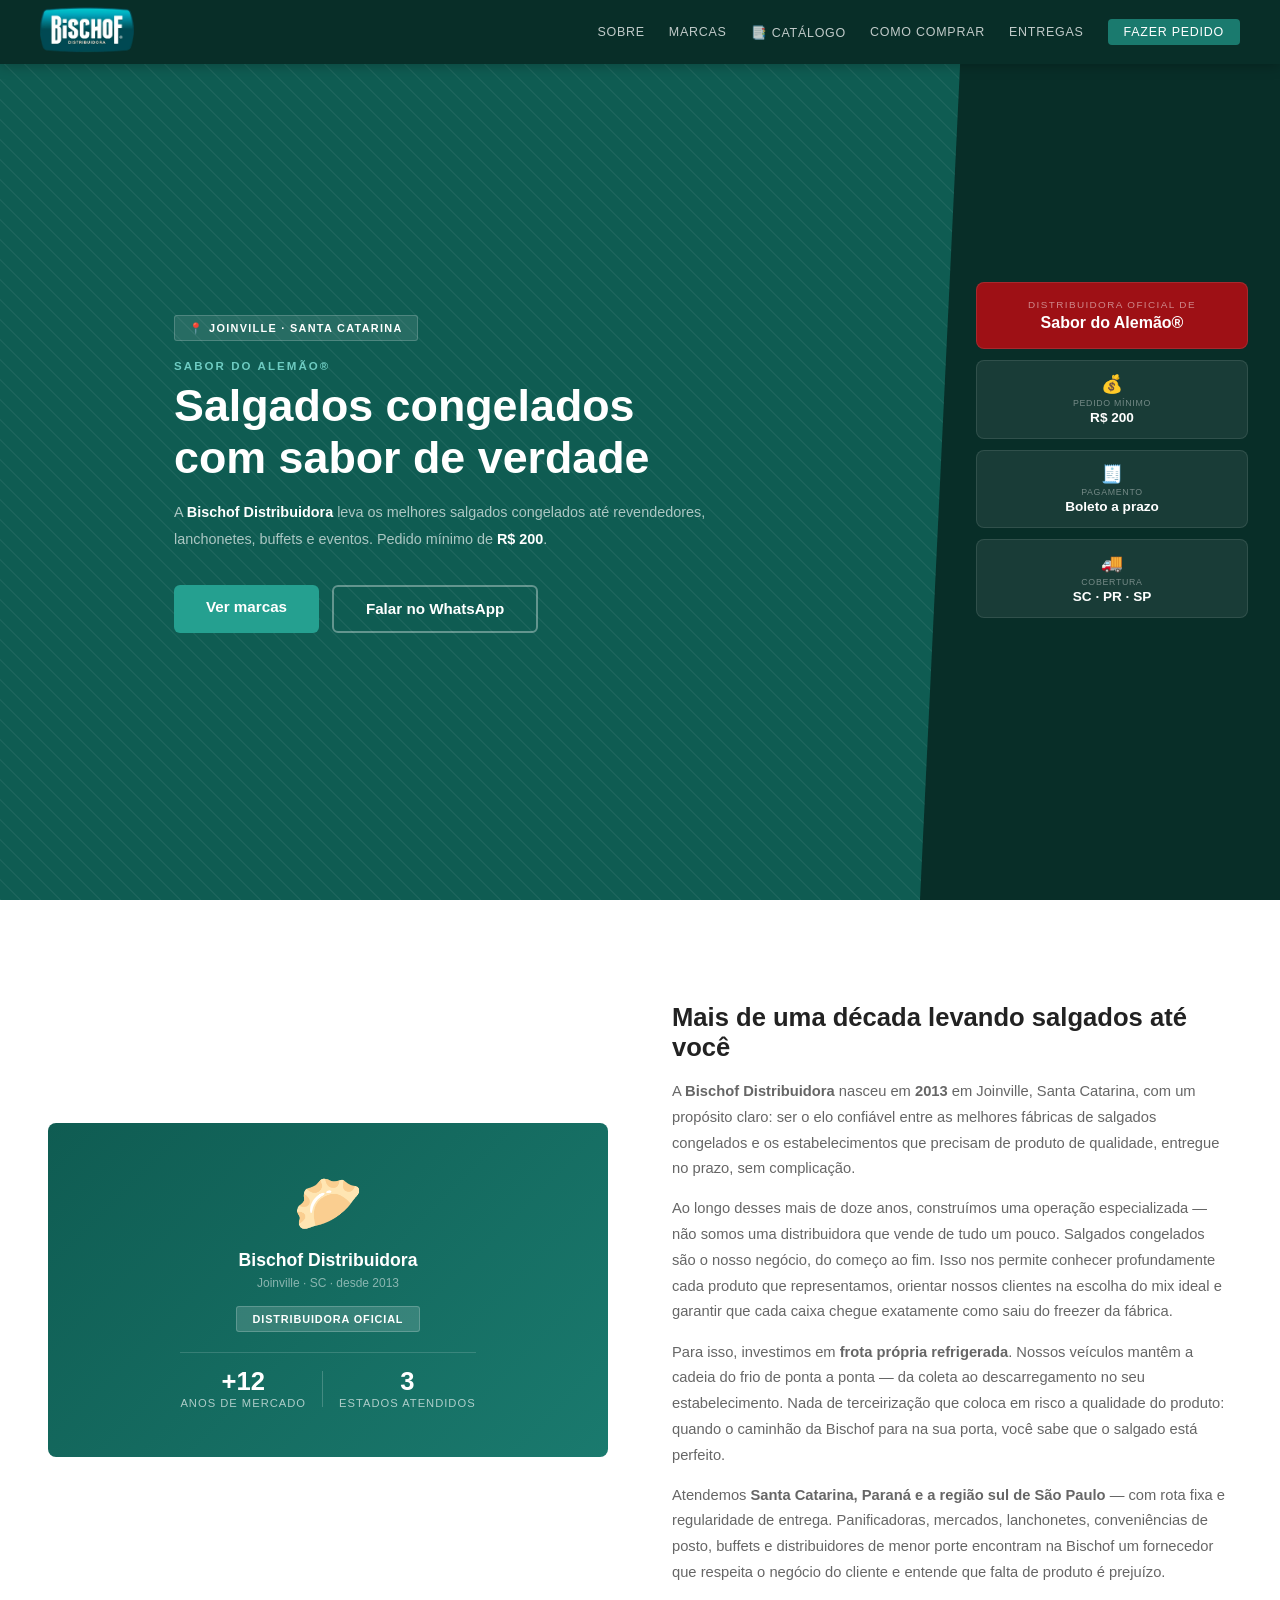
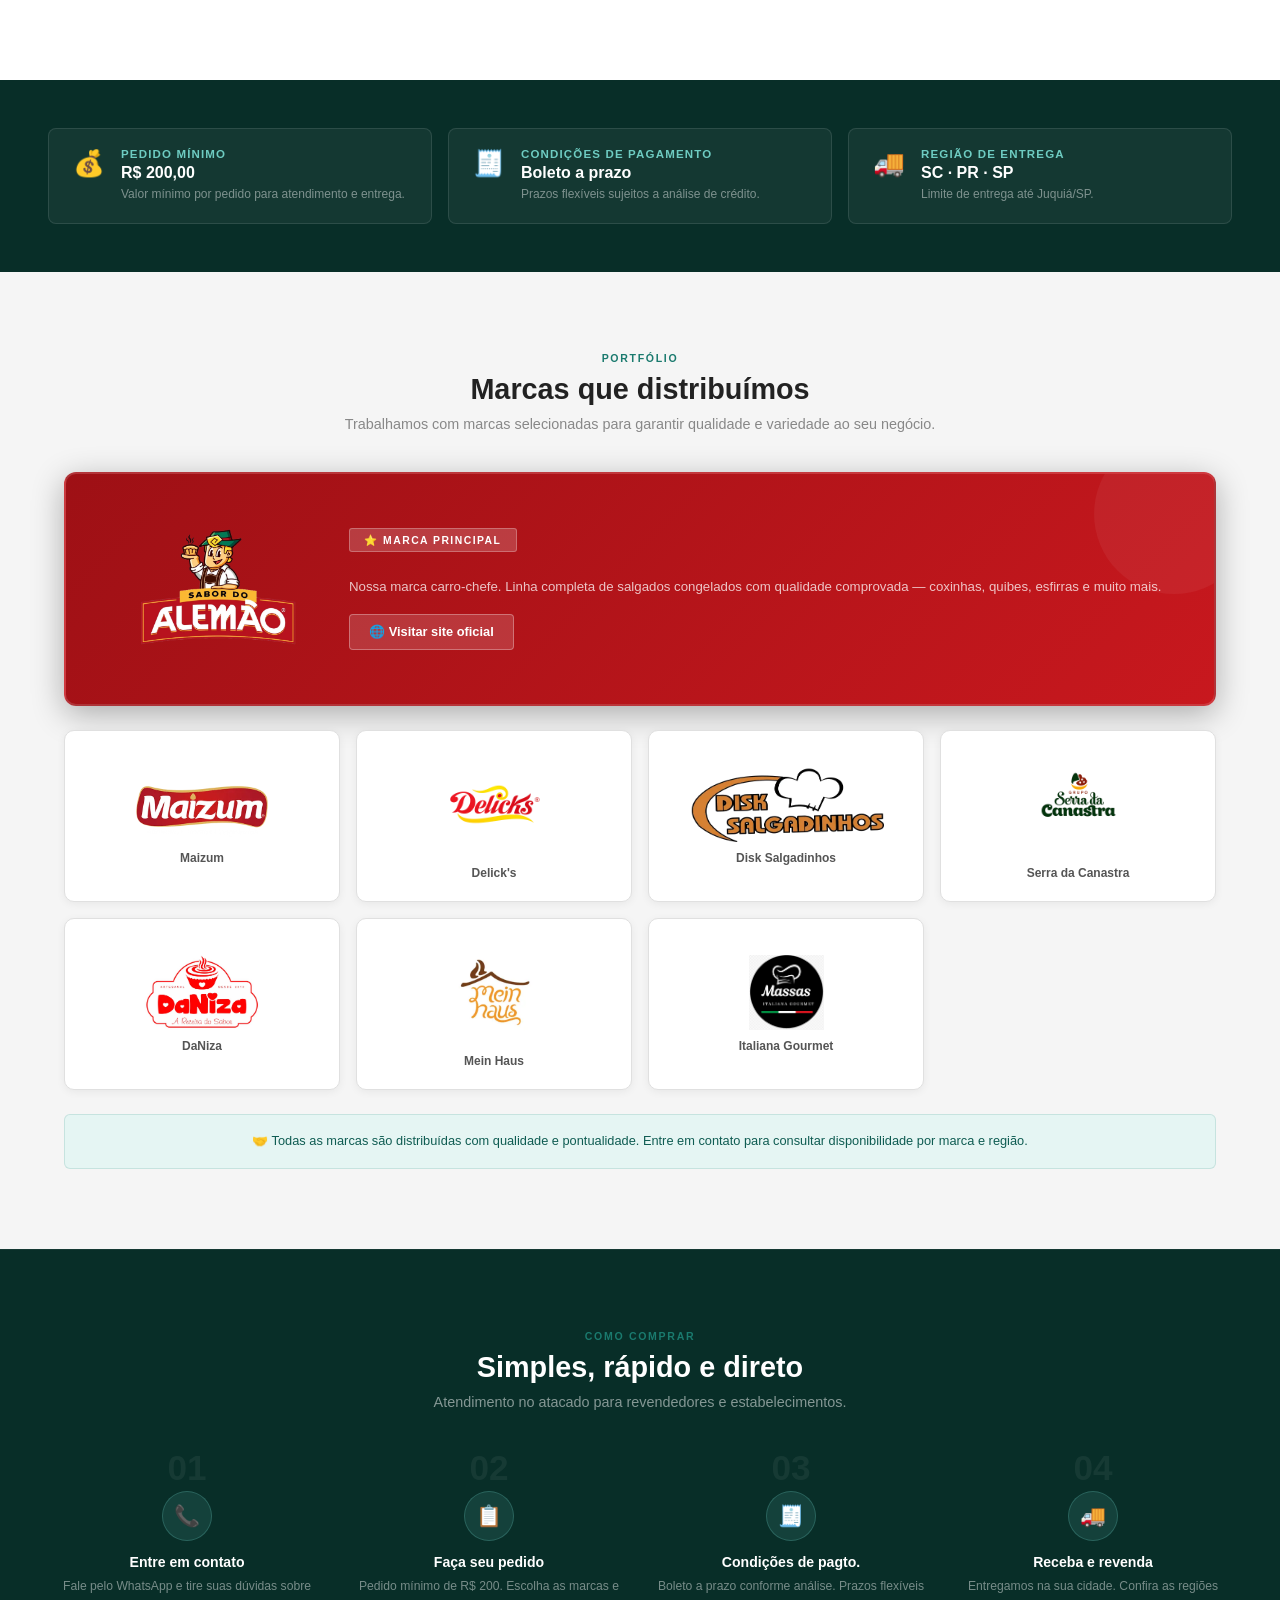
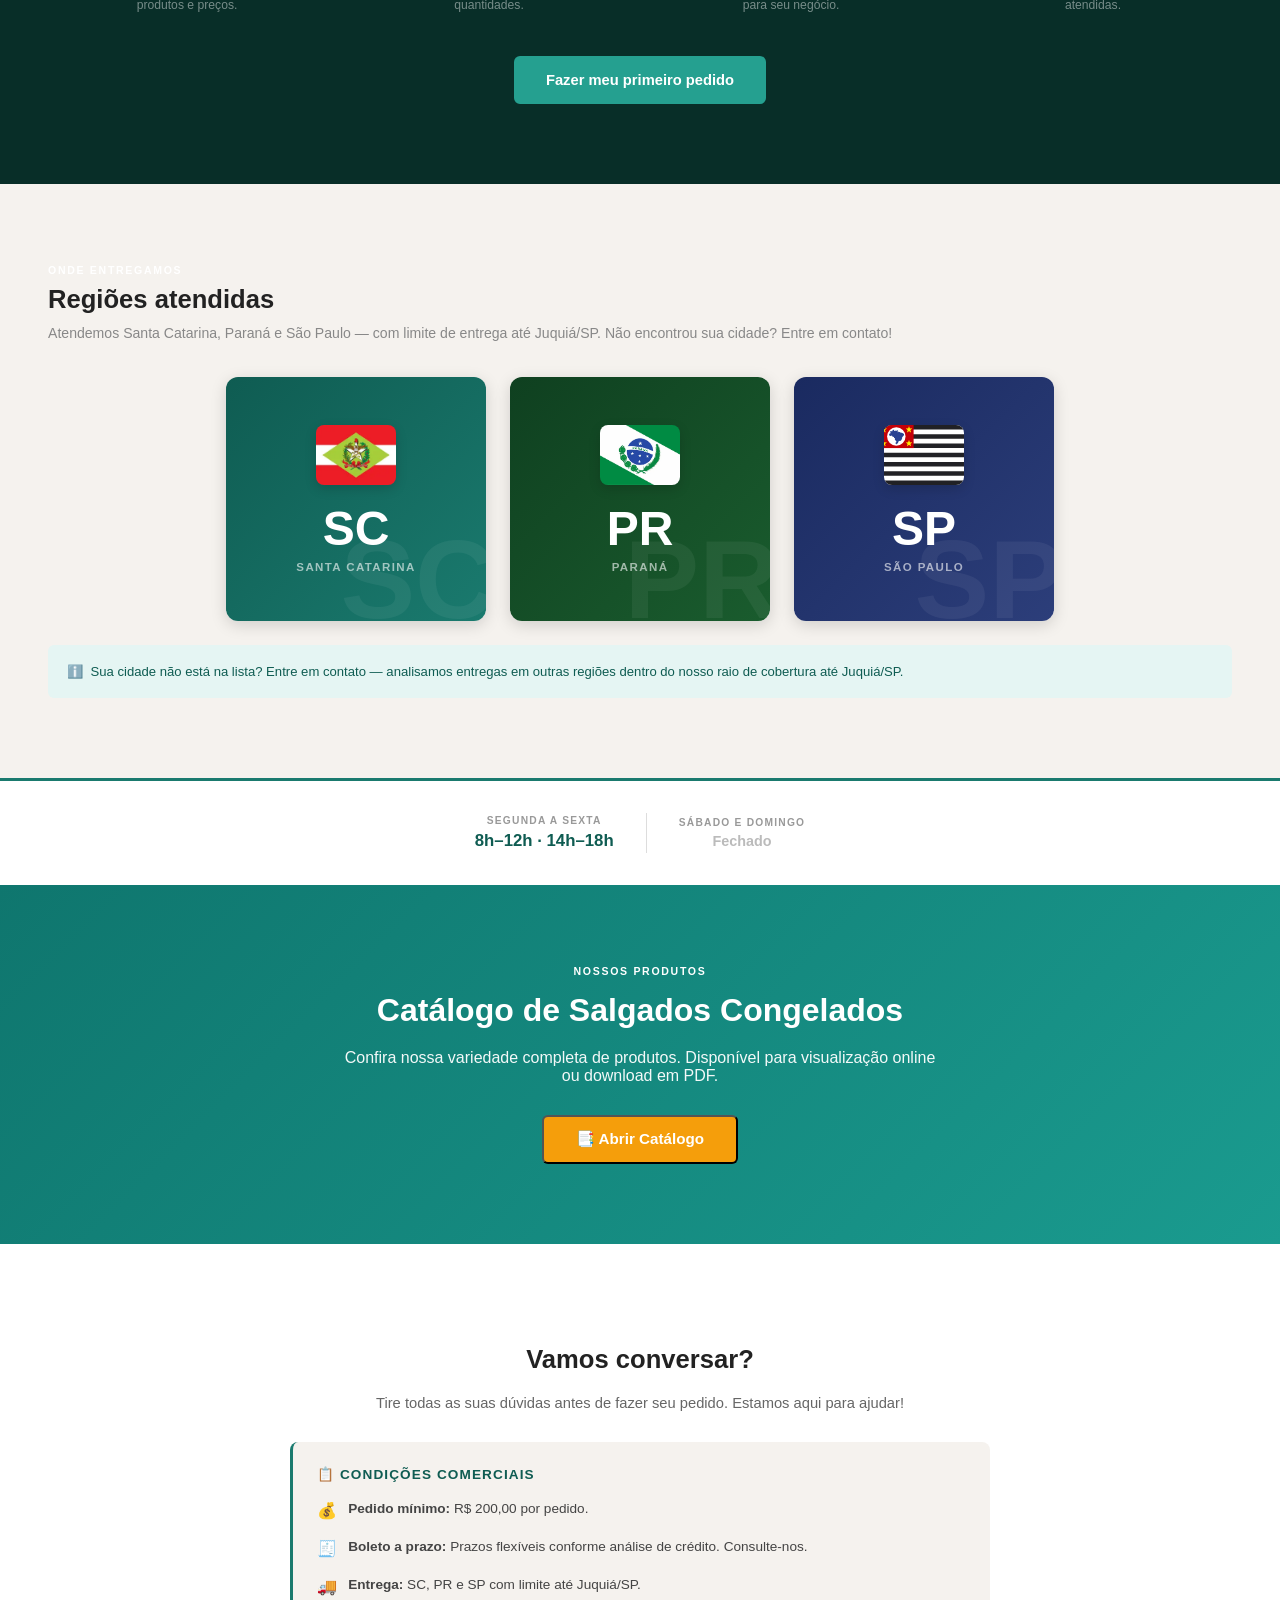
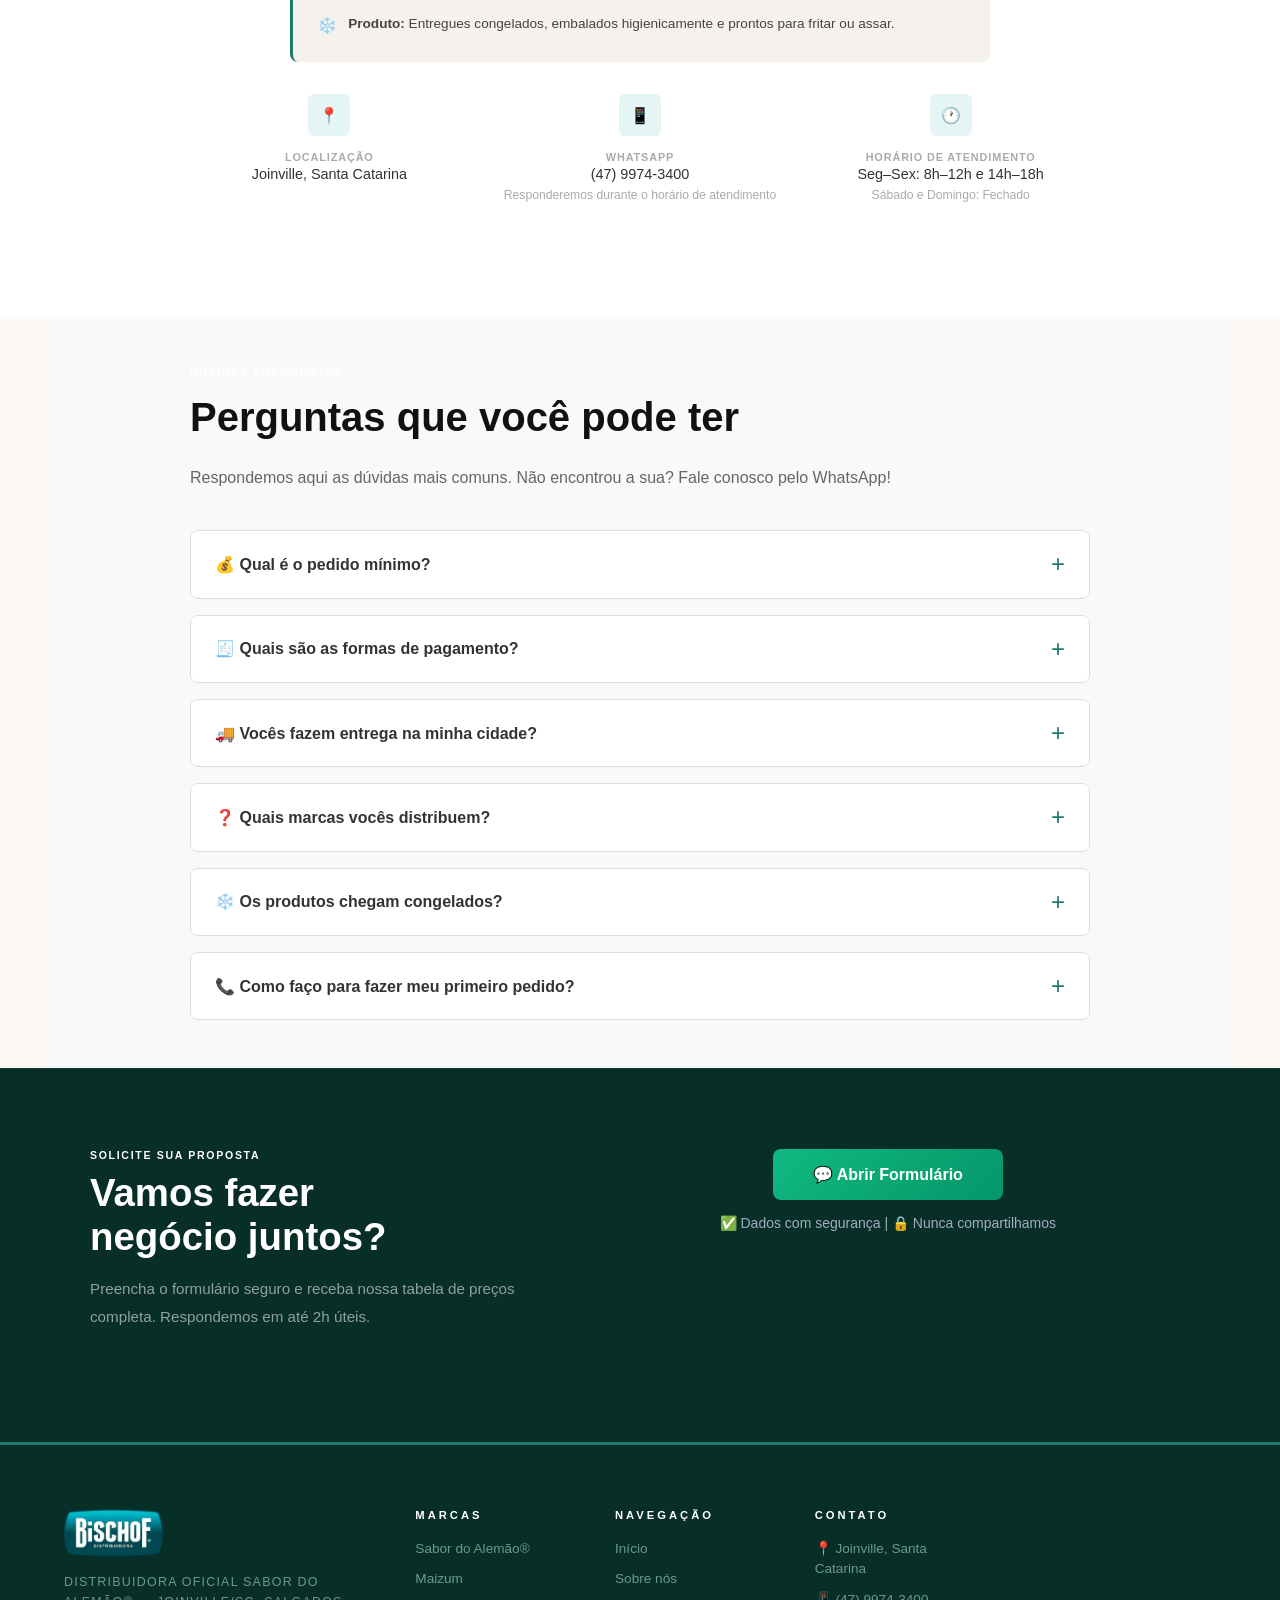
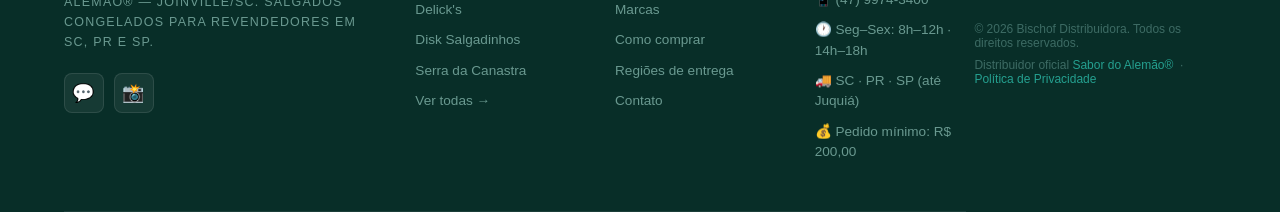
==== commit 4ec6efdf: "site" ====
--- a/index.html
+++ b/index.html
@@ -3,20 +3,35 @@
 <head>
 <meta charset="UTF-8">
 <meta name="viewport" content="width=device-width, initial-scale=1.0">
+<!-- 🔐 META TAGS DE SEGURANÇA -->
+
+<!-- Content Security Policy - Evita XSS -->
+<meta http-equiv="Content-Security-Policy" content="default-src 'self'; script-src 'self' 'unsafe-inline' https://cdn.jsdelivr.net https://cdnjs.cloudflare.com; style-src 'self' 'unsafe-inline' https://fonts.googleapis.com; img-src 'self' data: https:; font-src 'self' https://fonts.gstatic.com; connect-src 'self' https://formspree.io https://api.formspree.io; frame-src 'self'; base-uri 'self'; form-action 'self' https://formspree.io;">
+
+<!-- Referrer Policy -->
+<meta name="referrer" content="strict-origin-when-cross-origin">
 <link rel="icon" type="image/webp" href="favicon.webp">
 <link rel="apple-touch-icon" href="favicon.webp">
-<title>Bischof Distribuidora - Distribuidora de Salgados Congelados em Joinville</title>
+<title>Bischof Distribuidora - Distribuidora de Salgados Congelados</title>
 <meta name="description" content="Distribuidora de salgados congelados em Joinville. Atendemos lanchonetes, mercados, buffets e revendedores em Santa Catarina, Paraná e São Paulo.">
 <meta name="robots" content="index, follow">
 <meta name="keywords" content="salgados congelados, distribuidora de salgados, salgados para revenda, salgados congelados joinville, fornecedor de salgados, sabor do alemão">
-<meta property="og:title" content="Bischoff Distribuidora">
+<meta property="og:title" content="Bischof Distribuidora">
 <meta property="og:description" content="Distribuidora de salgados congelados em Joinville e região.">
 <meta property="og:type" content="website">
-<meta property="og:image" content="https://sabor-afk.github.io/bischoff/img/logo-bischoff.webp">
+<meta property="og:image" content="https://sabor-afk.github.io/bischof/img/og-image-bischof.webp">
+<meta property="og:image:width" content="1200">
+<meta property="og:image:height" content="630">
+<meta property="og:image:type" content="image/webp">
+<meta property="og:image:alt" content="Bischof Distribuidora — Distribuidora de Salgados Congelados">
+<meta property="og:locale" content="pt_BR">
+<meta property="og:url" content="https://sabor-afk.github.io/bischof/">
+<meta property="og:site_name" content="Bischof Distribuidora">
 <meta name="twitter:card" content="summary_large_image">
-<meta name="twitter:title" content="Bischoff Distribuidora - Salgados Congelados">
+<meta name="twitter:title" content="Bischof Distribuidora - Salgados Congelados">
 <meta name="twitter:description" content="Distribuidora oficial de salgados congelados em Joinville, SC">
-<link rel="canonical" href="https://sabor-afk.github.io/bischoff/">
+<link rel="canonical" href="https://sabor-afk.github.io/bischof/">
+<link rel="preload" as="image" href="https://sabor-afk.github.io/bischof/img/og-image-bischof.webp">
 
 <link rel="preconnect" href="https://fonts.googleapis.com">
 <link rel="preconnect" href="https://fonts.gstatic.com" crossorigin>
@@ -29,9 +44,9 @@
 {
   "@context": "https://schema.org",
   "@type": "LocalBusiness",
-  "name": "Bischoff Distribuidora",
+  "name": "Bischof Distribuidora",
   "description": "Distribuidora oficial de salgados congelados Sabor do Alemão em Joinville, SC",
-  "url": "https://sabor-afk.github.io/bischoff/",
+  "url": "https://sabor-afk.github.io/bischof/",
   "telephone": "+55 47 9974-3400",
   "address": {
     "@type": "PostalAddress",
@@ -49,17 +64,121 @@
   "priceRange": "$$"
 }
 </script>
+<!-- BreadcrumbList Schema -->
+<script type="application/ld+json">
+{
+  "@context": "https://schema.org",
+  "@type": "BreadcrumbList",
+  "itemListElement": [
+    {
+      "@type": "ListItem",
+      "position": 1,
+      "name": "Início",
+      "item": "https://sabor-afk.github.io/bischof/"
+    },
+    {
+      "@type": "ListItem",
+      "position": 2,
+      "name": "Sobre",
+      "item": "https://sabor-afk.github.io/bischof/#sobre"
+    },
+    {
+      "@type": "ListItem",
+      "position": 3,
+      "name": "Marcas",
+      "item": "https://sabor-afk.github.io/bischof/#marcas"
+    },
+    {
+      "@type": "ListItem",
+      "position": 4,
+      "name": "Como Comprar",
+      "item": "https://sabor-afk.github.io/bischof/#como-comprar"
+    },
+    {
+      "@type": "ListItem",
+      "position": 5,
+      "name": "Entregas",
+      "item": "https://sabor-afk.github.io/bischof/#regioes"
+    },
+    {
+      "@type": "ListItem",
+      "position": 6,
+      "name": "Contato",
+      "item": "https://sabor-afk.github.io/bischof/#contato"
+    }
+  ]
+}
+</script>
+
+<!-- FAQPage Schema -->
+<script type="application/ld+json">
+{
+  "@context": "https://schema.org",
+  "@type": "FAQPage",
+  "mainEntity": [
+    {
+      "@type": "Question",
+      "name": "Qual é o pedido mínimo?",
+      "acceptedAnswer": {
+        "@type": "Answer",
+        "text": "O pedido mínimo é de R$ 200,00. Este valor dá acesso a todos os produtos e marcas que distribuímos."
+      }
+    },
+    {
+      "@type": "Question",
+      "name": "Quais são as formas de pagamento?",
+      "acceptedAnswer": {
+        "@type": "Answer",
+        "text": "Oferecemos pagamento via boleto a prazo. Os prazos são flexíveis e podem ser ajustados conforme análise de crédito do cliente."
+      }
+    },
+    {
+      "@type": "Question",
+      "name": "Em quais regiões entregamos?",
+      "acceptedAnswer": {
+        "@type": "Answer",
+        "text": "Entregamos em Santa Catarina, Paraná e São Paulo, com limite de entrega até Juquiá/SP. Contate-nos para verificar sua região."
+      }
+    },
+    {
+      "@type": "Question",
+      "name": "Os salgados chegam congelados?",
+      "acceptedAnswer": {
+        "@type": "Answer",
+        "text": "Sim! Utilizamos frota própria refrigerada que mantém a cadeia do frio de ponta a ponta, garantindo que os salgados cheguem congelados e em perfeito estado."
+      }
+    },
+    {
+      "@type": "Question",
+      "name": "Qual é o tempo de entrega?",
+      "acceptedAnswer": {
+        "@type": "Answer",
+        "text": "O tempo de entrega varia conforme a região. Temos rotas fixas em SC, PR e SP. Consulte-nos para saber o prazo específico para sua localização."
+      }
+    },
+    {
+      "@type": "Question",
+      "name": "Vocês são distribuidores oficiais?",
+      "acceptedAnswer": {
+        "@type": "Answer",
+        "text": "Sim! Somos distribuidores oficiais da marca Sabor do Alemão® e representamos outras marcas selecionadas de qualidade."
+      }
+    }
+  ]
+}
+</script>
 </head>
 <body>
 <h1 style="position:absolute;width:1px;height:1px;overflow:hidden;clip:rect(0,0,0,0);white-space:nowrap;">Distribuidora de Salgados Congelados em Joinville - SC</h1>
 
 <nav>
   <a href="#inicio">
-    <img src="img/logo-bischof.webp" alt="Bischof Distribuidora" style="height:46px;object-fit:contain;">
+    <img loading="lazy" src="img/logo-bischof.webp" alt="Bischof Distribuidora" style="height:46px;object-fit:contain;">
   </a>
   <div class="nav-links">
     <a href="#sobre">Sobre</a>
     <a href="#marcas">Marcas</a>
+    <a href="#catalogo">📑 Catálogo</a>
     <a href="#como-comprar">Como comprar</a>
     <a href="#regioes">Entregas</a>
     <a href="#pedido" class="nav-cta">Fazer Pedido</a>
@@ -70,6 +189,7 @@
 <div class="mobile-menu" id="mobileMenu">
   <a href="#sobre" data-action="close-menu">Sobre</a>
   <a href="#marcas" data-action="close-menu">Marcas</a>
+  <a href="#catalogo" data-action="close-menu">📑 Catálogo</a>
   <a href="#como-comprar" data-action="close-menu">Como comprar</a>
   <a href="#regioes" data-action="close-menu">Entregas</a>
   <a href="#contato" class="m-cta" data-action="close-menu">Contato / WhatsApp</a>
@@ -82,13 +202,13 @@
     <div class="hero-badge">📍 Joinville · Santa Catarina</div>
     <span class="hero-sub-marca">Sabor do Alemão®</span>
     <h1>Salgados congelados com sabor de verdade</h1>
-    <p class="hero-sub">A <strong>Bischof Distribuidora</strong> leva os melhores salgados congelados até revendedores, lanchonetes, buffets e eventos. Pedido mínimo de <strong>R$ 150</strong>.</p>
+    <p class="hero-sub">A <strong>Bischof Distribuidora</strong> leva os melhores salgados congelados até revendedores, lanchonetes, buffets e eventos. Pedido mínimo de <strong>R$ 200</strong>.</p>
     <div class="hero-btns">
       <a href="#marcas" class="btn-bischof">Ver marcas</a>
       <a href="#pedido" class="btn-outline-light">Falar no WhatsApp</a>
     </div>
     <div class="hero-cards">
-      <div class="hero-card"><span class="hero-card-icon">💰</span><span class="hero-card-label">Pedido mín.</span><span class="hero-card-val">R$ 150</span></div>
+      <div class="hero-card"><span class="hero-card-icon">💰</span><span class="hero-card-label">Pedido mín.</span><span class="hero-card-val">R$ 200</span></div>
       <div class="hero-card"><span class="hero-card-icon">🧾</span><span class="hero-card-label">Pagamento</span><span class="hero-card-val">Boleto a prazo</span></div>
       <div class="hero-card"><span class="hero-card-icon">🚚</span><span class="hero-card-label">Entrega</span><span class="hero-card-val">SC · PR · SP</span></div>
     </div>
@@ -96,7 +216,7 @@
   </div>
   <div class="hero-right-desktop" id="heroRight" style="display:none;">
     <div class="hero-alemao-badge-d"><span class="sub">Distribuidora oficial de</span><span class="nome">Sabor do Alemão®</span></div>
-    <div class="hero-card"><span class="hero-card-icon">💰</span><span class="hero-card-label">Pedido mínimo</span><span class="hero-card-val">R$ 150</span></div>
+    <div class="hero-card"><span class="hero-card-icon">💰</span><span class="hero-card-label">Pedido mínimo</span><span class="hero-card-val">R$ 200</span></div>
     <div class="hero-card"><span class="hero-card-icon">🧾</span><span class="hero-card-label">Pagamento</span><span class="hero-card-val">Boleto a prazo</span></div>
     <div class="hero-card"><span class="hero-card-icon">🚚</span><span class="hero-card-label">Cobertura</span><span class="hero-card-val">SC · PR · SP</span></div>
   </div>
@@ -126,15 +246,6 @@
 
     <p>Atendemos <strong>Santa Catarina, Paraná e a região sul de São Paulo</strong> — com rota fixa e regularidade de entrega. Panificadoras, mercados, lanchonetes, conveniências de posto, buffets e distribuidores de menor porte encontram na Bischof um fornecedor que respeita o negócio do cliente e entende que falta de produto é prejuízo.</p>
 
-    <div class="diferenciais">
-      <div class="diferencial"><span class="dif-check">✓</span> Fundada em 2013 — mais de 12 anos de experiência</div>
-      <div class="diferencial"><span class="dif-check">✓</span> Especialistas em salgados congelados — nosso único foco</div>
-      <div class="diferencial"><span class="dif-check">✓</span> Frota própria refrigerada — cadeia do frio garantida</div>
-      <div class="diferencial"><span class="dif-check">✓</span> Distribuidor oficial Sabor do Alemão® e outras marcas</div>
-      <div class="diferencial"><span class="dif-check">✓</span> Pedido mínimo de R$ 150 — acessível para todo porte</div>
-      <div class="diferencial"><span class="dif-check">✓</span> Pagamento via boleto a prazo (sujeito a análise)</div>
-      <div class="diferencial"><span class="dif-check">✓</span> Entregas regulares em SC, PR e SP (até Juquiá)</div>
-    </div>
   </div>
 </section>
 
@@ -184,7 +295,7 @@
 
 <div class="faixa-comercial">
   <div class="faixa-comercial-grid">
-    <div class="faixa-item"><div class="faixa-icon">💰</div><div><div class="faixa-titulo">Pedido mínimo</div><div class="faixa-valor">R$ 150,00</div><div class="faixa-obs">Valor mínimo por pedido para atendimento e entrega.</div></div></div>
+    <div class="faixa-item"><div class="faixa-icon">💰</div><div><div class="faixa-titulo">Pedido mínimo</div><div class="faixa-valor">R$ 200,00</div><div class="faixa-obs">Valor mínimo por pedido para atendimento e entrega.</div></div></div>
     <div class="faixa-item"><div class="faixa-icon">🧾</div><div><div class="faixa-titulo">Condições de pagamento</div><div class="faixa-valor">Boleto a prazo</div><div class="faixa-obs">Prazos flexíveis sujeitos a análise de crédito.</div></div></div>
     <div class="faixa-item"><div class="faixa-icon">🚚</div><div><div class="faixa-titulo">Região de entrega</div><div class="faixa-valor">SC · PR · SP</div><div class="faixa-obs">Limite de entrega até Juquiá/SP.</div></div></div>
   </div>
@@ -198,7 +309,7 @@
   </div>
 
   <div class="marca-destaque">
-    <a href="sabor-do-alemao/index.html" target="_blank" title="Visitar site Sabor do Alemão"><img src="img/logo-sabor-do-alemao.webp" alt="Sabor do Alemão - Logo marca de salgados"></a>
+    <a href="sabor-do-alemao/index.html" target="_blank" title="Visitar site Sabor do Alemão"><img loading="lazy" src="img/logo-sabor-do-alemao.webp" alt="Sabor do Alemão - Logo marca de salgados"></a>
     <div class="marca-destaque-content">
       <span class="destaque-badge">⭐ Marca principal</span>
       <div class="marca-destaque-desc">Nossa marca carro-chefe. Linha completa de salgados congelados com qualidade comprovada — coxinhas, quibes, esfirras e muito mais.</div>
@@ -209,13 +320,13 @@
   </div>
 
   <div class="marcas-grid">
-    <div class="marca-card"><img src="img/logo-maizum.webp" alt="Logo Maizum - Marca distribuída"><span class="marca-nome">Maizum</span></div>
+    <div class="marca-card"><img loading="lazy" src="img/logo-maizum.webp" alt="Logo Maizum - Marca distribuída"><span class="marca-nome">Maizum</span></div>
     <div class="marca-card"><img style="max-height:105px;max-width:100%;" src="img/logo-delicks.webp" alt="Delicks"><span class="marca-nome">Delick's</span></div>
-    <div class="marca-card"><img src="img/logo-disk-salgadinhos.webp" alt="Logo Disk Salgadinhos - Marca distribuída"><span class="marca-nome">Disk Salgadinhos</span></div>
+    <div class="marca-card"><img loading="lazy" src="img/logo-disk-salgadinhos.webp" alt="Logo Disk Salgadinhos - Marca distribuída"><span class="marca-nome">Disk Salgadinhos</span></div>
     <div class="marca-card"><img style="max-height:105px;max-width:100%;" src="img/logo-serra-da-canastra.webp" alt="Serra da Canastra"><span class="marca-nome">Serra da Canastra</span></div>
-    <div class="marca-card"><img src="img/logo-daniza.webp" alt="Logo DaNiza - Marca distribuída"><span class="marca-nome">DaNiza</span></div>
+    <div class="marca-card"><img loading="lazy" src="img/logo-daniza.webp" alt="Logo DaNiza - Marca distribuída"><span class="marca-nome">DaNiza</span></div>
     <div class="marca-card"><img style="max-height:105px;max-width:100%;" src="img/logo-mein-haus.webp" alt="Mein Haus"><span class="marca-nome">Mein Haus</span></div>
-    <div class="marca-card"><img src="img/logo-italiana-gourmet.webp" alt="Logo Italiana Gourmet - Marca distribuída"><span class="marca-nome">Italiana Gourmet</span></div>
+    <div class="marca-card"><img loading="lazy" src="img/logo-italiana-gourmet.webp" alt="Logo Italiana Gourmet - Marca distribuída"><span class="marca-nome">Italiana Gourmet</span></div>
   </div>
   <div class="marcas-obs">🤝 Todas as marcas são distribuídas com qualidade e pontualidade. Entre em contato para consultar disponibilidade por marca e região.</div>
 </section>
@@ -228,7 +339,7 @@
   </div>
   <div class="steps">
     <div class="step"><span class="step-num">01</span><div class="step-icon">📞</div><h3>Entre em contato</h3><p>Fale pelo WhatsApp e tire suas dúvidas sobre produtos e preços.</p></div>
-    <div class="step"><span class="step-num">02</span><div class="step-icon">📋</div><h3>Faça seu pedido</h3><p>Pedido mínimo de R$ 150. Escolha as marcas e quantidades.</p></div>
+    <div class="step"><span class="step-num">02</span><div class="step-icon">📋</div><h3>Faça seu pedido</h3><p>Pedido mínimo de R$ 200. Escolha as marcas e quantidades.</p></div>
     <div class="step"><span class="step-num">03</span><div class="step-icon">🧾</div><h3>Condições de pagto.</h3><p>Boleto a prazo conforme análise. Prazos flexíveis para seu negócio.</p></div>
     <div class="step"><span class="step-num">04</span><div class="step-icon">🚚</div><h3>Receba e revenda</h3><p>Entregamos na sua cidade. Confira as regiões atendidas.</p></div>
   </div>
@@ -243,21 +354,21 @@
   <div class="estados-simples">
     <div class="estado-simples sc" data-sigla="SC">
       <div class="estado-flag">
-        <img src="img/flag-sc.webp" alt="Bandeira de Santa Catarina - Estado atendido" style="width:100%;height:100%;object-fit:cover;">
+        <img loading="lazy" src="img/flag-sc.webp" alt="Bandeira de Santa Catarina - Estado atendido" style="width:100%;height:100%;object-fit:cover;">
       </div>
       <div class="estado-sigla-grande">SC</div>
       <div class="estado-nome-grande">Santa Catarina</div>
     </div>
     <div class="estado-simples pr" data-sigla="PR">
       <div class="estado-flag">
-        <img src="img/flag-pr.webp" alt="Bandeira do Paraná - Estado atendido" style="width:100%;height:100%;object-fit:cover;">
+        <img loading="lazy" src="img/flag-pr.webp" alt="Bandeira do Paraná - Estado atendido" style="width:100%;height:100%;object-fit:cover;">
       </div>
       <div class="estado-sigla-grande">PR</div>
       <div class="estado-nome-grande">Paraná</div>
     </div>
     <div class="estado-simples sp" data-sigla="SP">
       <div class="estado-flag">
-        <img src="img/flag-sp.svg" alt="Bandeira de São Paulo - Estado atendido" style="width:100%;height:100%;object-fit:cover;">
+        <img loading="lazy" src="img/flag-sp.svg" alt="Bandeira de São Paulo - Estado atendido" style="width:100%;height:100%;object-fit:cover;">
       </div>
       <div class="estado-sigla-grande">SP</div>
       <div class="estado-nome-grande">São Paulo</div>
@@ -271,6 +382,42 @@
   <div class="horario-item"><div class="horario-dia">Segunda a Sexta</div><div class="horario-hora">8h–12h · 14h–18h</div></div>
   <div class="horario-sep"></div>
   <div class="horario-item"><div class="horario-dia">Sábado e Domingo</div><div class="horario-fechado">Fechado</div></div>
+</div>
+
+<!-- SEÇÃO CATÁLOGO -->
+<section class="catalogo" id="catalogo">
+  <div class="catalogo-container">
+    <span class="section-tag-bischof">Nossos Produtos</span>
+    <h2>Catálogo de Salgados Congelados</h2>
+    <p>Confira nossa variedade completa de produtos. Disponível para visualização online ou download em PDF.</p>
+    
+    <div class="catalogo-cta">
+      <button class="btn-bischof" onclick="openCatalogModal()">📑 Abrir Catálogo</button>
+    </div>
+  </div>
+</section>
+
+<!-- MODAL DO CATÁLOGO -->
+<div id="catalogModal" class="modal-catalog" onclick="closeCatalogModalOnBackground(event)">
+  <div class="modal-catalog-content" onclick="event.stopPropagation()">
+    <span class="close-modal" onclick="closeCatalogModal()">&times;</span>
+    
+    <h2>Como deseja visualizar?</h2>
+    
+    <div class="modal-catalog-buttons">
+      <a href="./catalogo-interativo.html" class="btn-catalog-interactive">
+        📱 Ver Catálogo Interativo
+      </a>
+      
+      <a href="./pdf/catalogo-bischof.pdf" download class="btn-catalog-pdf">
+        📄 Baixar PDF
+      </a>
+      
+      <button class="btn-catalog-close" onclick="closeCatalogModal()">
+        ✕ Fechar
+      </button>
+    </div>
+  </div>
 </div>
 
 <section class="contato" id="contato">
@@ -280,7 +427,7 @@
     <p class="contato-desc">Tire todas as suas dúvidas antes de fazer seu pedido. Estamos aqui para ajudar!</p>
     <div class="condicoes-box">
       <h3>📋 Condições comerciais</h3>
-      <div class="condicao-linha"><span class="icon">💰</span><span><strong>Pedido mínimo:</strong> R$ 150,00 por pedido.</span></div>
+      <div class="condicao-linha"><span class="icon">💰</span><span><strong>Pedido mínimo:</strong> R$ 200,00 por pedido.</span></div>
       <div class="condicao-linha"><span class="icon">🧾</span><span><strong>Boleto a prazo:</strong> Prazos flexíveis conforme análise de crédito. Consulte-nos.</span></div>
       <div class="condicao-linha"><span class="icon">🚚</span><span><strong>Entrega:</strong> SC, PR e SP com limite até Juquiá/SP.</span></div>
       <div class="condicao-linha"><span class="icon">❄️</span><span><strong>Produto:</strong> Entregues congelados, embalados higienicamente e prontos para fritar ou assar.</span></div>
@@ -307,7 +454,7 @@
           <span class="faq-toggle">+</span>
         </button>
         <div class="faq-answer" id="faq-1" style="display:none;">
-          <p>O pedido mínimo é de <strong>R$ 150,00</strong>. Isso garante que conseguimos atender com qualidade e pontualidade, mantendo custos viáveis para você.</p>
+          <p>O pedido mínimo é de <strong>R$ 200,00</strong>. Isso garante que conseguimos atender com qualidade e pontualidade, mantendo custos viáveis para você.</p>
         </div>
       </div>
       <div class="faq-item">
@@ -365,88 +512,30 @@
         <div class="b-pedido-left">
             <span class="section-tag-bischof">Solicite sua proposta</span>
             <h2>Vamos fazer<br>negócio juntos?</h2>
-            <p class="b-pedido-desc">Preencha o formulário e receba nossa tabela de preços completa no seu WhatsApp. Respondemos em até 2h úteis.</p>
-            <div class="b-pedido-bens">
-                <div class="b-ben"><span class="b-ben-icon">⚡</span><span>Resposta em até 2h úteis</span></div>
-                <div class="b-ben"><span class="b-ben-icon">📋</span><span>Tabela de preços completa</span></div>
-                <div class="b-ben"><span class="b-ben-icon">🚚</span><span>Verificamos entrega na sua cidade</span></div>
-                <div class="b-ben"><span class="b-ben-icon">💰</span><span>Pedido mínimo de R$ 150</span></div>
-                <div class="b-ben"><span class="b-ben-icon">🧾</span><span>Boleto a prazo sujeito a análise</span></div>
+            <p class="b-pedido-desc">Preencha o formulário seguro e receba nossa tabela de preços completa. Respondemos em até 2h úteis.</p>
+        </div>
+
+        <div class="b-pedido-right">
+            <div style="display: flex; flex-direction: column; justify-content: center; align-items: center; height: 100%; gap: 15px; text-align: center;">
+                <a href="formulario-bischof.html" style="
+                    display: inline-block;
+                    background: linear-gradient(135deg, #10b981 0%, #059669 100%);
+                    color: white;
+                    padding: 16px 40px;
+                    border-radius: 8px;
+                    font-size: 16px;
+                    font-weight: 700;
+                    text-decoration: none;
+                    transition: all 0.3s;
+                    cursor: pointer;
+                " onmouseover="this.style.opacity='0.9'; this.style.transform='translateY(-2px)';" onmouseout="this.style.opacity='1'; this.style.transform='translateY(0)';">
+                    💬 Abrir Formulário
+                </a>
+                
+                <p style="color: #a0aec0; font-size: 14px; margin: 0;">
+                    ✅ Dados com segurança | 🔒 Nunca compartilhamos
+                </p>
             </div>
-        </div>
-
-        <div class="b-pedido-right">
-            <div class="form-success-msg">✓ Dados enviados com sucesso! Você será redirecionado ao WhatsApp em instantes.</div>
-            <form class="b-pedido-form" id="bPedidoForm">
-                <h3>Solicitar tabela de preços</h3>
-
-                <div class="b-form-row">
-                    <div class="b-form-group">
-                        <label for="b-nome">Nome / Empresa <span class="b-obrig">*</span></label>
-                        <input type="text" id="b-nome" placeholder="Ex: Padaria Central" required>
-                    </div>
-                    <div class="b-form-group">
-                        <label for="b-whatsapp">WhatsApp <span class="b-obrig">*</span></label>
-                        <input type="tel" id="b-whatsapp" placeholder="(47) 9 0000-0000" required>
-                    </div>
-                </div>
-
-                <div class="b-form-row">
-                    <div class="b-form-group">
-                        <label for="b-cpf-cnpj-tipo">CPF ou CNPJ <span class="b-obrig">*</span></label>
-                        <select id="b-cpf-cnpj-tipo" required>
-                            <option value="">Selecione...</option>
-                            <option value="CPF">CPF</option>
-                            <option value="CNPJ">CNPJ</option>
-                        </select>
-                    </div>
-                    <div class="b-form-group">
-                        <label for="b-cpf-cnpj">Número <span class="b-obrig">*</span></label>
-                        <input type="text" id="b-cpf-cnpj" placeholder="Ex: 00000000000 ou 00000000000000" required inputmode="numeric">
-                    </div>
-                </div>
-
-                <div class="b-form-row">
-                    <div class="b-form-group">
-                        <label for="b-cidade">Cidade / Estado <span class="b-obrig">*</span></label>
-                        <input type="text" id="b-cidade" placeholder="Ex: Joinville, SC" required>
-                    </div>
-                    <div class="b-form-group">
-                        <label for="b-tipo">Tipo de negócio <span class="b-obrig">*</span></label>
-                        <select id="b-tipo" required>
-                            <option value="">Selecione...</option>
-                            <option>Panificadora</option>
-                            <option>Mercado / Supermercado</option>
-                            <option>Conveniência de Posto</option>
-                            <option>Lanchonete / Restaurante</option>
-                            <option>Distribuidor Atacadista</option>
-                            <option>Buffet / Eventos</option>
-                            <option>Outro</option>
-                        </select>
-                    </div>
-                </div>
-
-                <div class="b-form-group">
-                    <label for="b-volume">Volume estimado por pedido <span class="b-opcional">(opcional)</span></label>
-                    <select id="b-volume">
-                        <option value="">Selecione...</option>
-                        <option>Até R$ 300</option>
-                        <option>R$ 300 a R$ 600</option>
-                        <option>R$ 600 a R$ 1.000</option>
-                        <option>Acima de R$ 1.000</option>
-                    </select>
-                </div>
-
-                <div class="b-form-group">
-                    <label for="b-mensagem">Observações <span class="b-opcional">(opcional)</span></label>
-                    <textarea id="b-mensagem" rows="3" placeholder="Dúvidas sobre produtos, prazo de entrega, condições de pagamento..."></textarea>
-                </div>
-
-                <button type="submit" class="btn-b-pedido" aria-label="Enviar solicitação pelo WhatsApp">
-                    💬 Enviar pelo WhatsApp
-                </button>
-                <p class="b-form-aviso">Você será redirecionado ao WhatsApp com os dados preenchidos.</p>
-            </form>
         </div>
 
     </div>
@@ -600,7 +689,7 @@
 
     <!-- Coluna 1: Marca -->
     <div class="footer-brand">
-      <img src="img/logo-bischof.webp" alt="Bischof Distribuidora" class="footer-logo">
+      <img loading="lazy" src="img/logo-bischof.webp" alt="Bischof Distribuidora" class="footer-logo">
       <p>Distribuidora oficial Sabor do Alemão® — Joinville/SC. Salgados congelados para revendedores em SC, PR e SP.</p>
       <div class="footer-social">
         <a href="https://wa.me/5547999743400" target="_blank" aria-label="WhatsApp Bischof Distribuidora" class="footer-social-btn">💬</a>
@@ -642,7 +731,7 @@
         <li><a href="https://wa.me/5547999743400" target="_blank">📱 (47) 9974-3400</a></li>
         <li>🕐 Seg–Sex: 8h–12h · 14h–18h</li>
         <li>🚚 SC · PR · SP (até Juquiá)</li>
-        <li>💰 Pedido mínimo: R$ 150,00</li>
+        <li>💰 Pedido mínimo: R$ 200,00</li>
       </ul>
     </div>
 
@@ -826,11 +915,6 @@
 
 <a href="https://wa.me/5547999743400?text=Ol%C3%A1%21%20Vim%20pelo%20site%20da%20Bischof%20Distribuidora%20e%20gostaria%20de%20receber%20a%20tabela%20de%20pre%C3%A7os.%20%F0%9F%98%8A" class="wpp-float" target="_blank">💬</a>
 
-<script>
-  // Permitir apenas números no campo de CPF/CNPJ
-  document.getElementById('b-cpf-cnpj').addEventListener('input', function(e) {
-    e.target.value = e.target.value.replace(/\D/g, '');
-  });
 </script>
 
     <script src="js/script.js"></script>
--- a/css/style.css
+++ b/css/style.css
@@ -54,7 +54,7 @@
   .sobre-visual-title { font-family: 'Montserrat', sans-serif; font-weight: 900; font-size: 1.1rem; color: #fff; }
   .sobre-visual-sub { font-size: 0.75rem; color: rgba(255,255,255,0.5); margin-top: 0.3rem; }
   .sobre-tag-pill { display: inline-block; margin-top: 1rem; background: rgba(255,255,255,0.15); color: #fff; font-size: 0.68rem; font-weight: 700; padding: 0.4rem 1rem; border-radius: 3px; letter-spacing: 0.08em; text-transform: uppercase; border: 1px solid rgba(255,255,255,0.2); }
-  .section-tag-bischof { font-size: 0.66rem; font-weight: 700; letter-spacing: 0.16em; text-transform: uppercase; color: var(--bischof); margin-bottom: 0.6rem; display: block; }
+  .section-tag-bischof { font-size: 0.66rem; font-weight: 700; letter-spacing: 0.16em; text-transform: uppercase; color: #fff; margin-bottom: 0.6rem; display: block; }
   .sobre h2 { font-family: 'Montserrat', sans-serif; font-size: 1.6rem; font-weight: 900; margin-bottom: 1rem; line-height: 1.2; color: #222; }
   .sobre p { color: #666; line-height: 1.85; margin-bottom: 0.9rem; font-size: 0.92rem; }
   .diferenciais { margin-top: 1.2rem; display: flex; flex-direction: column; gap: 0.65rem; }
@@ -816,3 +816,178 @@
 select:nth-of-type(2) { animation-delay: 0.3s; }
 textarea { animation-delay: 0.35s; }
 
+
+/* ============================================
+   CATÁLOGO SECTION
+   ============================================ */
+.catalogo {
+  padding: 80px 20px;
+  background: linear-gradient(135deg, #0f766e 0%, #1a9b8f 100%);
+  color: white;
+  text-align: center;
+}
+
+.catalogo-container {
+  max-width: 600px;
+  margin: 0 auto;
+}
+
+.catalogo h2 {
+  color: white;
+  font-size: 32px;
+  margin: 15px 0 20px 0;
+}
+
+.catalogo p {
+  font-size: 16px;
+  margin-bottom: 30px;
+  opacity: 0.95;
+}
+
+.catalogo-cta {
+  margin-top: 30px;
+}
+
+.catalogo .btn-bischof {
+  background: #f59e0b;
+  color: white;
+  max-width: 250px;
+  margin: 0 auto;
+}
+
+.catalogo .btn-bischof:hover {
+  background: #d97706;
+}
+
+/* ============================================
+   MODAL CATÁLOGO
+   ============================================ */
+.modal-catalog {
+  display: none;
+  position: fixed;
+  top: 0;
+  left: 0;
+  width: 100%;
+  height: 100%;
+  background: rgba(0, 0, 0, 0.5);
+  align-items: center;
+  justify-content: center;
+  z-index: 1000;
+}
+
+.modal-catalog.active {
+  display: flex;
+}
+
+.modal-catalog-content {
+  background: white;
+  padding: 40px;
+  border-radius: 12px;
+  max-width: 400px;
+  width: 100%;
+  text-align: center;
+  box-shadow: 0 10px 40px rgba(0, 0, 0, 0.3);
+  position: relative;
+}
+
+.modal-catalog-content h2 {
+  color: #0f766e;
+  margin-bottom: 30px;
+  font-size: 24px;
+  font-family: 'Montserrat', sans-serif;
+  font-weight: 700;
+}
+
+.close-modal {
+  position: absolute;
+  top: 15px;
+  right: 20px;
+  font-size: 28px;
+  font-weight: bold;
+  color: #999;
+  cursor: pointer;
+  transition: color 0.3s;
+  background: none;
+  border: none;
+}
+
+.close-modal:hover {
+  color: #333;
+}
+
+.modal-catalog-buttons {
+  display: flex;
+  gap: 15px;
+  flex-direction: column;
+}
+
+.btn-catalog-interactive {
+  background: #0f766e;
+  color: white;
+  padding: 14px 24px;
+  border-radius: 8px;
+  font-size: 16px;
+  font-weight: 600;
+  cursor: pointer;
+  text-decoration: none;
+  display: block;
+  transition: all 0.3s ease;
+  border: none;
+  font-family: 'Montserrat', sans-serif;
+}
+
+.btn-catalog-interactive:hover {
+  background: #0a5a56;
+  transform: translateY(-2px);
+}
+
+.btn-catalog-pdf {
+  background: #f59e0b;
+  color: white;
+  padding: 14px 24px;
+  border-radius: 8px;
+  font-size: 16px;
+  font-weight: 600;
+  cursor: pointer;
+  text-decoration: none;
+  display: block;
+  transition: all 0.3s ease;
+  border: none;
+  font-family: 'Montserrat', sans-serif;
+}
+
+.btn-catalog-pdf:hover {
+  background: #d97706;
+  transform: translateY(-2px);
+}
+
+.btn-catalog-close {
+  background: #e5e7eb;
+  color: #333;
+  padding: 14px 24px;
+  border-radius: 8px;
+  font-size: 16px;
+  font-weight: 600;
+  cursor: pointer;
+  border: none;
+  transition: all 0.3s ease;
+  font-family: 'Montserrat', sans-serif;
+}
+
+.btn-catalog-close:hover {
+  background: #d1d5db;
+}
+
+@media (max-width: 768px) {
+  .catalogo {
+    padding: 50px 20px;
+  }
+
+  .catalogo h2 {
+    font-size: 24px;
+  }
+
+  .modal-catalog-content {
+    padding: 30px 20px;
+  }
+}
